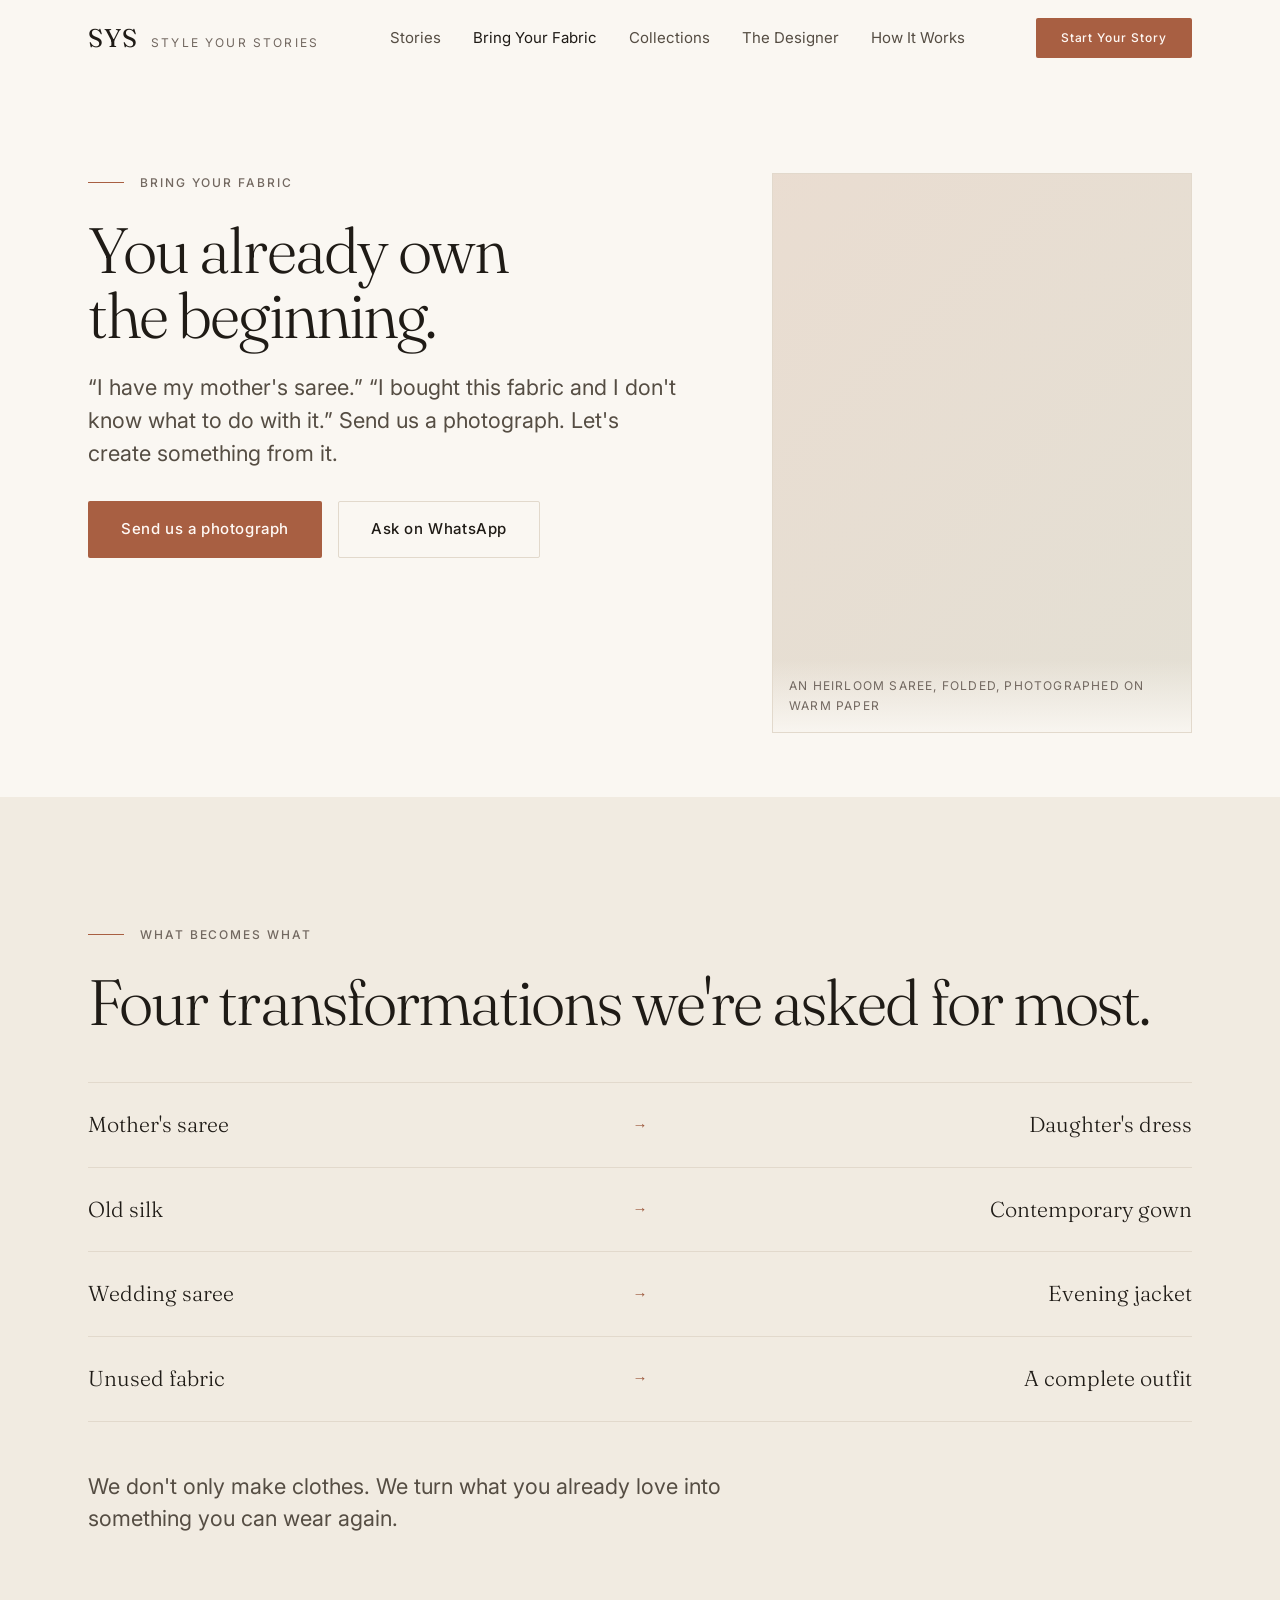
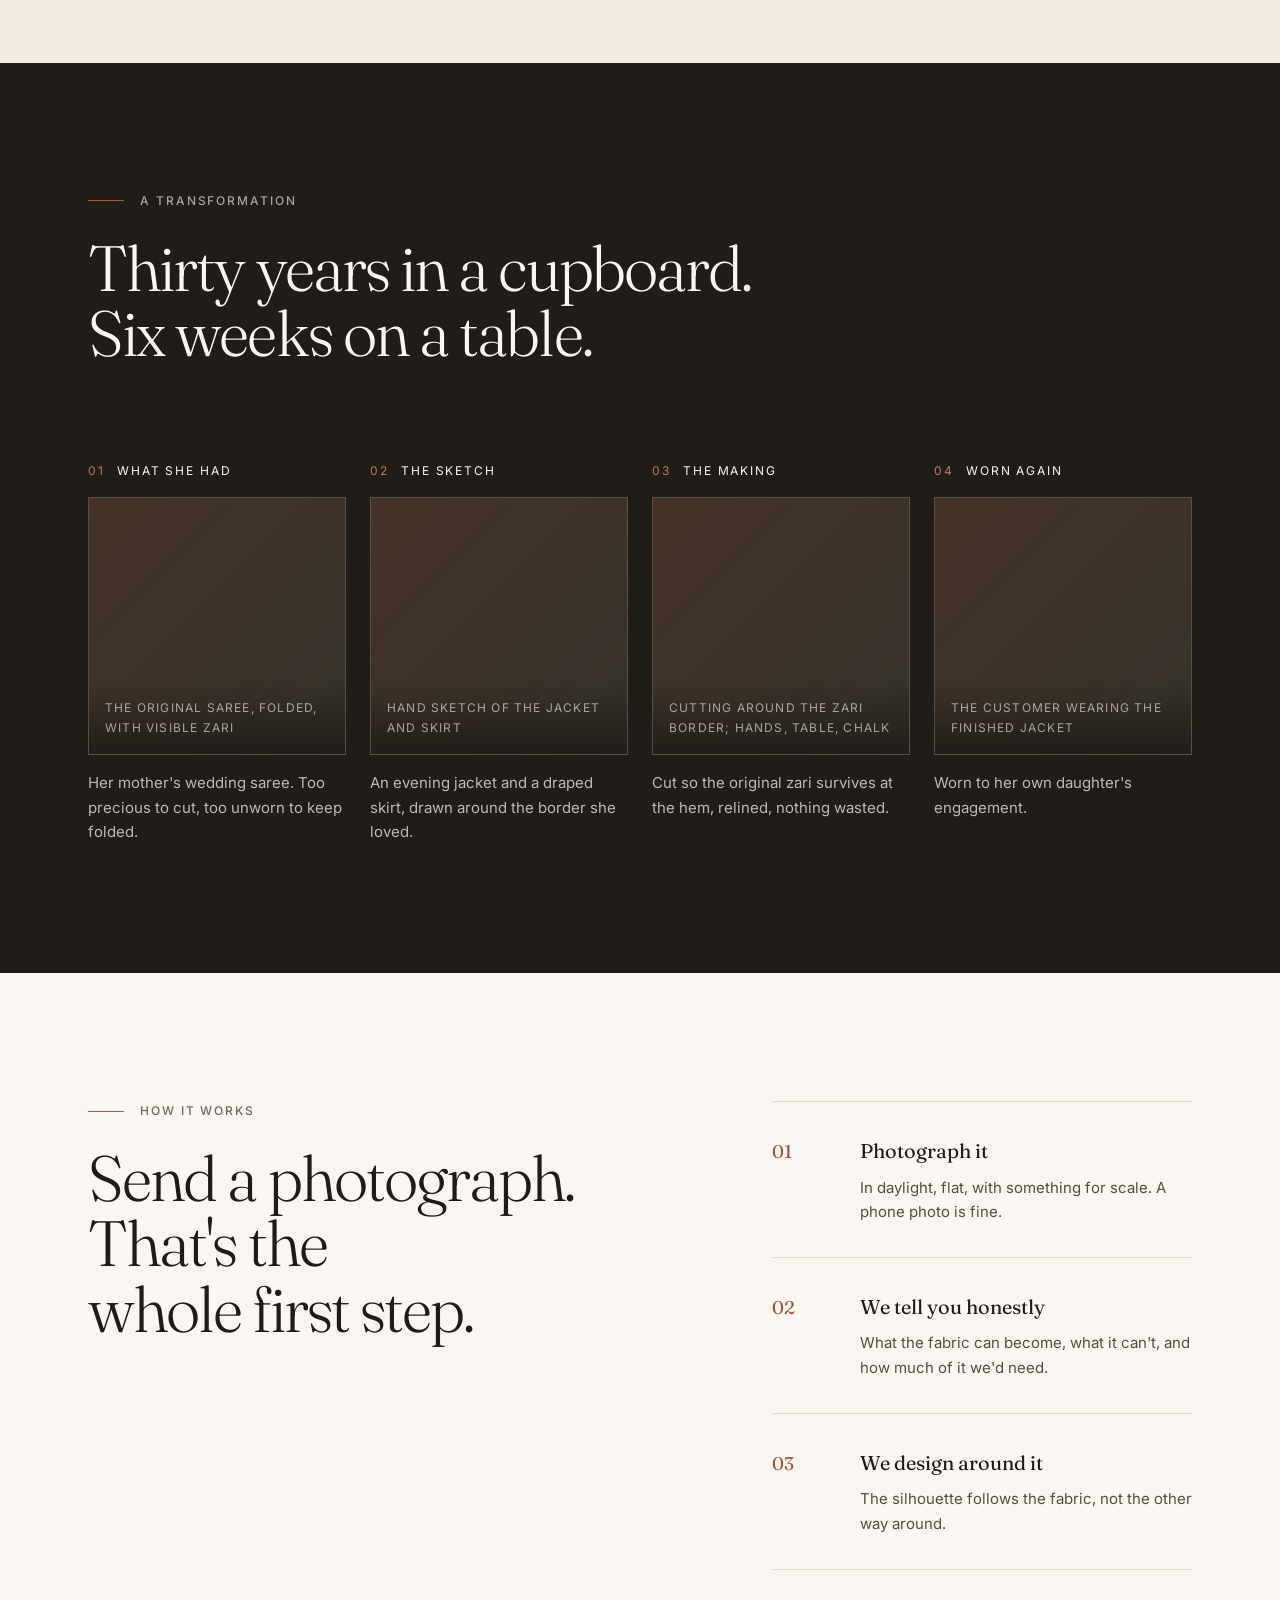
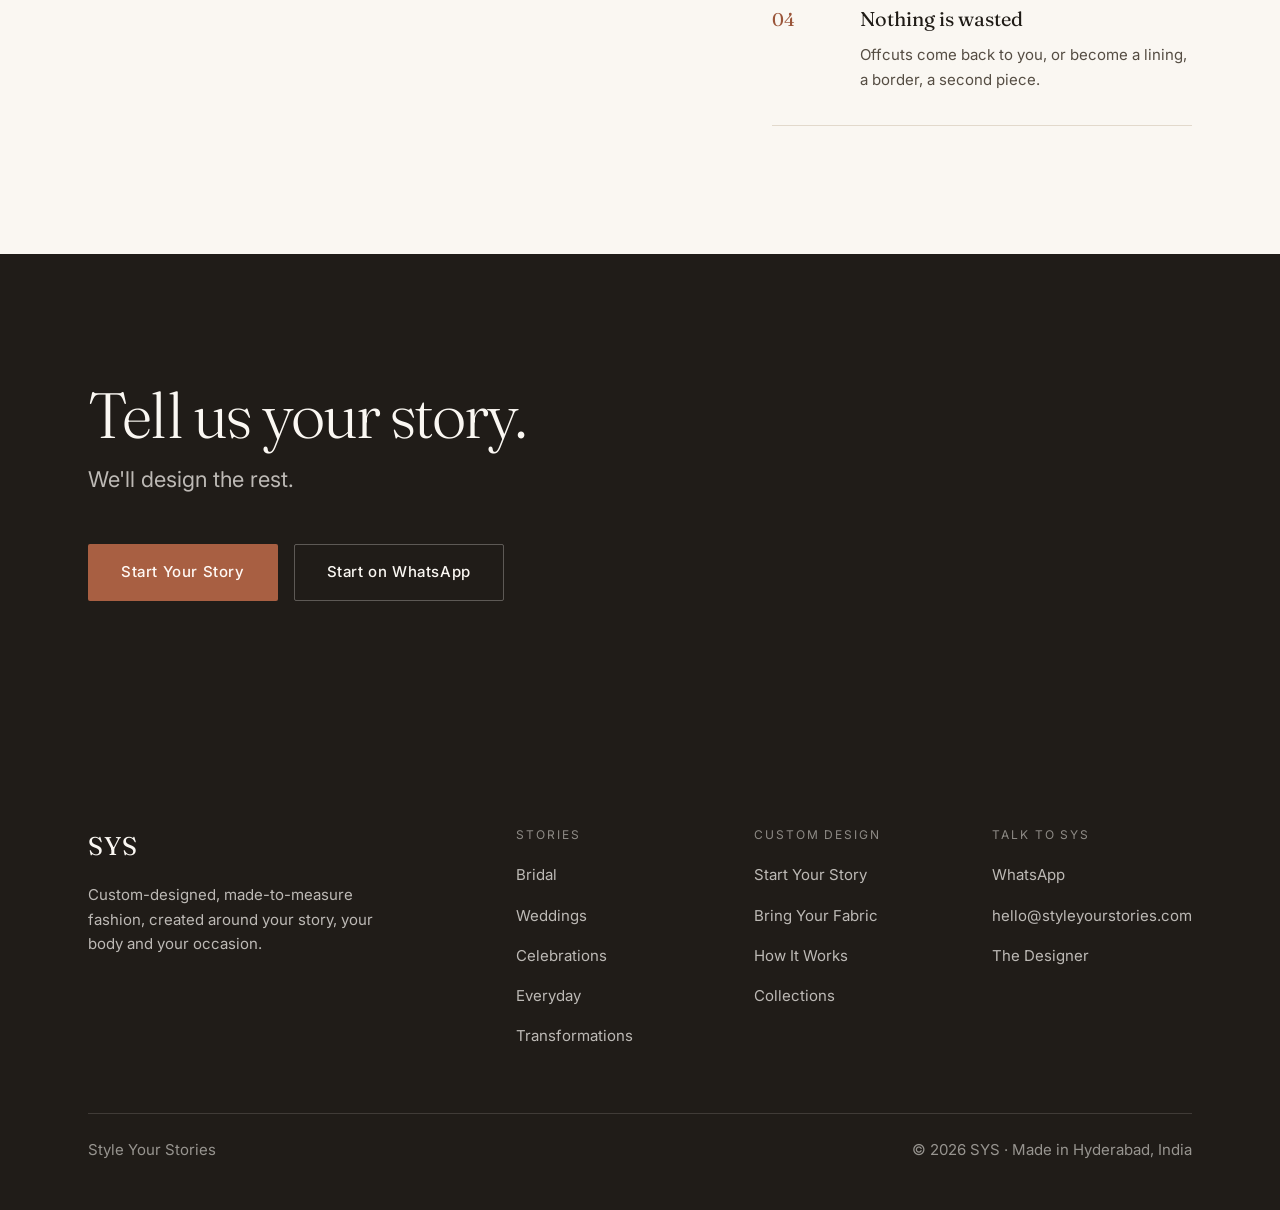
==== site/bring-your-fabric.html @ 094bd043 "Build the Phase 1 SYS website Implements the strategy as a static, dependency-free site whose job is" ====
<!doctype html>
<html lang="en">
<head>
<meta charset="utf-8">
<meta name="viewport" content="width=device-width, initial-scale=1">
<title>Bring Your Fabric — SYS</title>
<meta name="description" content="Send us a photograph of the fabric or saree you already own, and let's create something from it.">
<link rel="preconnect" href="https://fonts.googleapis.com">
<link rel="preconnect" href="https://fonts.gstatic.com" crossorigin>
<link href="https://fonts.googleapis.com/css2?family=Fraunces:opsz,wght@9..144,300;9..144,400&family=Inter:wght@400;500&display=swap" rel="stylesheet">
<link rel="stylesheet" href="assets/css/sys.css">
</head>
<body>
<a class="skip-link" href="#main">Skip to content</a>

<header class="site-header">
  <div class="wrap site-header__inner">
    <a class="wordmark" href="index.html">
      <span class="wordmark__mark">SYS</span>
      <span class="wordmark__sub">Style Your Stories</span>
    </a>

    <nav class="nav" aria-label="Primary">
      <a href="stories.html">Stories</a>
      <a href="bring-your-fabric.html" aria-current="page">Bring Your Fabric</a>
      <a href="collections.html">Collections</a>
      <a href="designer.html">The Designer</a>
      <a href="how-it-works.html">How It Works</a>
    </nav>

    <div class="header-actions">
      <a class="btn btn--primary btn--sm" href="start.html">Start Your Story</a>
      <button class="nav-toggle" type="button" aria-expanded="false" aria-controls="nav-panel">Menu</button>
    </div>
  </div>

  <div class="nav-panel wrap" id="nav-panel" hidden>
    <a href="stories.html">Stories</a>
    <a href="bring-your-fabric.html">Bring Your Fabric</a>
    <a href="collections.html">Collections</a>
    <a href="designer.html">The Designer</a>
    <a href="how-it-works.html">How It Works</a>
    <a href="start.html">Start Your Story</a>
  </div>
</header>

<main id="main">

  <section class="page-hero">
    <div class="wrap">
      <div class="split">
        <div>
          <div class="eyebrow"><span class="eyebrow__text">Bring your fabric</span></div>
          <h1 class="display-title">You already own the beginning.</h1>
          <p class="lead" style="margin-top: var(--s-4);">
            &ldquo;I have my mother's saree.&rdquo; &ldquo;I bought this fabric and I don't
            know what to do with it.&rdquo; Send us a photograph. Let's create something
            from it.
          </p>
          <div class="btn-row" style="margin-top: var(--s-5);">
            <a class="btn btn--primary" href="start.html?occasion=I+Have+a+Fabric">Send us a photograph</a>
            <a class="btn btn--ghost" href="#" data-wa
               data-wa-message="Hello SYS — I have a fabric I'd like to turn into something. May I send you a photograph?">Ask on WhatsApp</a>
          </div>
        </div>
        <div class="ph ph--tall" data-shot="An heirloom saree, folded, photographed on warm paper"></div>
      </div>
    </div>
  </section>

  <section class="section section--deep reveal">
    <div class="wrap">
      <div class="eyebrow"><span class="eyebrow__text">What becomes what</span></div>
      <h2 class="display-title">Four transformations we're asked for most.</h2>

      <ul class="fabric-list" style="margin-top: var(--s-6);">
        <li><span>Mother's saree</span><span class="arrow">&rarr;</span><span class="to">Daughter's dress</span></li>
        <li><span>Old silk</span><span class="arrow">&rarr;</span><span class="to">Contemporary gown</span></li>
        <li><span>Wedding saree</span><span class="arrow">&rarr;</span><span class="to">Evening jacket</span></li>
        <li><span>Unused fabric</span><span class="arrow">&rarr;</span><span class="to">A complete outfit</span></li>
      </ul>

      <p class="lead" style="margin-top: var(--s-6);">
        We don't only make clothes. We turn what you already love into something you can
        wear again.
      </p>
    </div>
  </section>

  <section class="section section--night reveal">
    <div class="wrap">
      <div class="eyebrow"><span class="eyebrow__text">A transformation</span></div>
      <h2 class="display-title" style="max-width: 22ch;">
        Thirty years in a cupboard. Six weeks on a table.
      </h2>

      <div class="transform" style="margin-top: var(--s-8);">
        <div class="transform__frame">
          <div class="transform__label"><span>01</span><span>What she had</span></div>
          <div class="ph ph--square" data-shot="The original saree, folded, with visible zari"></div>
          <p class="transform__caption small">
            Her mother's wedding saree. Too precious to cut, too unworn to keep folded.
          </p>
        </div>
        <div class="transform__frame">
          <div class="transform__label"><span>02</span><span>The sketch</span></div>
          <div class="ph ph--square" data-shot="Hand sketch of the jacket and skirt"></div>
          <p class="transform__caption small">
            An evening jacket and a draped skirt, drawn around the border she loved.
          </p>
        </div>
        <div class="transform__frame">
          <div class="transform__label"><span>03</span><span>The making</span></div>
          <div class="ph ph--square" data-shot="Cutting around the zari border; hands, table, chalk"></div>
          <p class="transform__caption small">
            Cut so the original zari survives at the hem, relined, nothing wasted.
          </p>
        </div>
        <div class="transform__frame">
          <div class="transform__label"><span>04</span><span>Worn again</span></div>
          <div class="ph ph--square" data-shot="The customer wearing the finished jacket"></div>
          <p class="transform__caption small">
            Worn to her own daughter's engagement.
          </p>
        </div>
      </div>
    </div>
  </section>

  <section class="section reveal">
    <div class="wrap">
      <div class="split">
        <div>
          <div class="eyebrow"><span class="eyebrow__text">How it works</span></div>
          <h2 class="display-title">Send a photograph. That's the whole first step.</h2>
        </div>
        <div>
          <div class="process">
            <div class="process__item">
              <span class="process__num">01</span>
              <span class="process__title">Photograph it</span>
              <span class="process__body">In daylight, flat, with something for scale. A phone photo is fine.</span>
            </div>
            <div class="process__item">
              <span class="process__num">02</span>
              <span class="process__title">We tell you honestly</span>
              <span class="process__body">What the fabric can become, what it can't, and how much of it we'd need.</span>
            </div>
            <div class="process__item">
              <span class="process__num">03</span>
              <span class="process__title">We design around it</span>
              <span class="process__body">The silhouette follows the fabric, not the other way around.</span>
            </div>
            <div class="process__item">
              <span class="process__num">04</span>
              <span class="process__title">Nothing is wasted</span>
              <span class="process__body">Offcuts come back to you, or become a lining, a border, a second piece.</span>
            </div>
          </div>
        </div>
      </div>
    </div>
  </section>

  <section class="section section--night reveal">
    <div class="wrap">
      <h2 class="display-title">Tell us your story.</h2>
      <p class="lead" style="margin-top: var(--s-3);">We'll design the rest.</p>
      <div class="btn-row" style="margin-top: var(--s-6);">
        <a class="btn btn--primary" href="start.html">Start Your Story</a>
        <a class="btn btn--ghost" href="#" data-wa>Start on WhatsApp</a>
      </div>
    </div>
  </section>

</main>

<footer class="site-footer">
  <div class="wrap">
    <div class="footer-grid">
      <div>
        <div class="wordmark" style="margin-bottom: var(--s-3);">
          <span class="wordmark__mark">SYS</span>
        </div>
        <p class="small" style="color: rgba(250,247,242,.72); max-width: 34ch;">
          Custom-designed, made-to-measure fashion, created around your story, your body
          and your occasion.
        </p>
      </div>

      <div>
        <div class="footer-heading">Stories</div>
        <ul class="footer-list">
          <li><a href="stories.html">Bridal</a></li>
          <li><a href="stories.html">Weddings</a></li>
          <li><a href="stories.html">Celebrations</a></li>
          <li><a href="stories.html">Everyday</a></li>
          <li><a href="bring-your-fabric.html">Transformations</a></li>
        </ul>
      </div>

      <div>
        <div class="footer-heading">Custom Design</div>
        <ul class="footer-list">
          <li><a href="start.html">Start Your Story</a></li>
          <li><a href="bring-your-fabric.html">Bring Your Fabric</a></li>
          <li><a href="how-it-works.html">How It Works</a></li>
          <li><a href="collections.html">Collections</a></li>
        </ul>
      </div>

      <div>
        <div class="footer-heading">Talk to SYS</div>
        <ul class="footer-list">
          <li><a href="#" data-wa>WhatsApp</a></li>
          <li><a href="#" data-sys="email">hello@styleyourstories.com</a></li>
          <li><a href="designer.html">The Designer</a></li>
        </ul>
      </div>
    </div>

    <div class="footer-bottom">
      <span>Style Your Stories</span>
      <span>&copy; <span data-year>2026</span> SYS &middot; Made in <span data-sys="city">Hyderabad</span>, India</span>
    </div>
  </div>
</footer>

<script src="assets/js/sys-config.js"></script>
<script src="assets/js/sys.js"></script>
</body>
</html>
---- site/assets/css/sys.css ----
/* ==========================================================================
   SYS — Style Your Stories
   Design system. See docs/04-design-system.md for the reasoning.
   Editorial. Minimal. Warm. Human. Designer-led.
   ========================================================================== */

/* --------------------------------------------------------------------------
   1. Tokens
   -------------------------------------------------------------------------- */

:root {
  /* Colour — warm paper, deep ink, one clay accent. Never gold, never maroon. */
  --sys-paper:       #FAF7F2;
  --sys-paper-deep:  #F1EBE1;
  --sys-ink:         #1F1B16;
  --sys-ink-soft:    #554D43;
  --sys-ink-faint:   #726860;   /* 5.09:1 on paper, 4.58:1 on paper-deep */
  --sys-clay:        #A85F42;   /* fills and rules only — 4.49:1 as text */
  --sys-clay-text:   #9A5539;   /* clay as TEXT — 5.26:1 on paper, 4.75:1 on deep */
  --sys-clay-deep:   #8A4B33;
  --sys-sage:        #6E7A63;
  --sys-line:        #E2D9CC;
  --sys-night:       #201C18;

  /* Type */
  --sys-display: "Fraunces", Georgia, "Times New Roman", serif;
  --sys-body: "Inter", -apple-system, BlinkMacSystemFont, "Segoe UI", Roboto,
              Helvetica, Arial, sans-serif;

  --fs-hero:    clamp(3.25rem, 9vw, 6.5rem);
  --fs-display: clamp(2.5rem, 5.5vw, 4rem);
  --fs-title:   clamp(1.75rem, 3.2vw, 2.5rem);
  --fs-lead:    clamp(1.15rem, 1.7vw, 1.4rem);
  --fs-body:    1.0625rem;
  --fs-small:   0.9375rem;
  --fs-label:   0.75rem;

  /* Space — 8px base */
  --s-1: 0.5rem;  --s-2: 0.75rem; --s-3: 1rem;   --s-4: 1.5rem;  --s-5: 2rem;
  --s-6: 3rem;    --s-7: 4rem;    --s-8: 6rem;   --s-9: 8rem;    --s-10: 12rem;

  --measure: 62ch;
  --measure-lead: 46ch;

  --ease: cubic-bezier(0.2, 0.7, 0.3, 1);
  --t-fast: 160ms var(--ease);
  --t-slow: 400ms var(--ease);
}

/* --------------------------------------------------------------------------
   2. Reset and base
   -------------------------------------------------------------------------- */

*, *::before, *::after { box-sizing: border-box; }

html { -webkit-text-size-adjust: 100%; scroll-behavior: smooth; }

@media (prefers-reduced-motion: reduce) {
  html { scroll-behavior: auto; }
}

body {
  margin: 0;
  background: var(--sys-paper);
  color: var(--sys-ink);
  font-family: var(--sys-body);
  font-size: var(--fs-body);
  line-height: 1.65;
  -webkit-font-smoothing: antialiased;
  text-rendering: optimizeLegibility;
}

[hidden] { display: none !important; }

img, svg, video { display: block; max-width: 100%; height: auto; }

h1, h2, h3, h4 {
  font-family: var(--sys-display);
  font-weight: 300;          /* display type is never bold */
  letter-spacing: -0.025em;
  line-height: 1.08;
  margin: 0;
  text-wrap: balance;
}

p { margin: 0; max-width: var(--measure); }

a { color: inherit; }

ul, ol { margin: 0; padding: 0; list-style: none; }

button, input, textarea, select { font: inherit; color: inherit; }

:focus-visible {
  outline: 2px solid var(--sys-clay);
  outline-offset: 3px;
  border-radius: 1px;
}

::selection { background: var(--sys-clay); color: #fff; }

#main, [id] { scroll-margin-top: 92px; }

.skip-link {
  position: absolute; left: var(--s-3); top: -100px; z-index: 200;
  background: var(--sys-ink); color: var(--sys-paper);
  padding: var(--s-2) var(--s-4); text-decoration: none;
  transition: top var(--t-fast);
}
.skip-link:focus { top: var(--s-3); }

.visually-hidden {
  position: absolute; width: 1px; height: 1px; overflow: hidden;
  clip: rect(0 0 0 0); clip-path: inset(50%); white-space: nowrap;
}

/* --------------------------------------------------------------------------
   3. Layout primitives
   -------------------------------------------------------------------------- */

.wrap { width: 100%; max-width: 1200px; margin-inline: auto; padding-inline: var(--s-4); }
.wrap--tight { max-width: 760px; }
.wrap--wide  { max-width: 1440px; }

@media (min-width: 768px) {
  .wrap { padding-inline: var(--s-6); }
}

.section { padding-block: var(--s-7); }
@media (min-width: 768px) { .section { padding-block: var(--s-9); } }

.section--tight { padding-block: var(--s-6); }
@media (min-width: 768px) { .section--tight { padding-block: var(--s-8); } }

.section--deep  { background: var(--sys-paper-deep); }
.section--night {
  background: var(--sys-night);
  color: var(--sys-paper);
  --sys-clay-text: #C07A5C;      /* 4.98:1 on night */
}
.section--night .eyebrow__text { color: rgba(250, 247, 242, 0.62); }
.section--night .lead,
.section--night .muted { color: rgba(250, 247, 242, 0.72); }

.rule { height: 1px; background: var(--sys-line); border: 0; margin: 0; }

/* Asymmetric editorial splits — 7/5 and 5/7, never 6/6 */
.split {
  display: grid;
  gap: var(--s-6);
}
@media (min-width: 900px) {
  .split        { grid-template-columns: 7fr 5fr; gap: var(--s-8); align-items: start; }
  .split--flip  { grid-template-columns: 5fr 7fr; }
  .split--even  { grid-template-columns: 1fr 1fr; }
}

.stack > * + * { margin-top: var(--s-4); }
.stack--tight > * + * { margin-top: var(--s-2); }
.stack--loose > * + * { margin-top: var(--s-6); }

/* --------------------------------------------------------------------------
   4. Typography components
   -------------------------------------------------------------------------- */

.eyebrow {
  display: flex; align-items: center; gap: var(--s-3);
  margin-bottom: var(--s-4);
}
.eyebrow::before {
  content: ""; width: 36px; height: 1px; background: var(--sys-clay); flex: none;
}
.eyebrow__text {
  font-size: var(--fs-label);
  letter-spacing: 0.16em;
  text-transform: uppercase;
  color: var(--sys-ink-faint);
  font-weight: 500;
}

.hero-title    { font-size: var(--fs-hero);    letter-spacing: -0.035em; line-height: 0.98; }
.display-title { font-size: var(--fs-display); letter-spacing: -0.03em;  line-height: 1.02; }
.section-title { font-size: var(--fs-title);   line-height: 1.12; }

.lead {
  font-size: var(--fs-lead);
  line-height: 1.5;
  color: var(--sys-ink-soft);
  max-width: var(--measure-lead);
}

.muted { color: var(--sys-ink-soft); }
.faint { color: var(--sys-ink-faint); }
.small { font-size: var(--fs-small); }

.meta {
  font-size: var(--fs-label);
  letter-spacing: 0.14em;
  text-transform: uppercase;
  color: var(--sys-ink-faint);
}

.pull-quote {
  font-family: var(--sys-display);
  font-weight: 300;
  font-size: clamp(1.5rem, 3vw, 2.15rem);
  line-height: 1.25;
  letter-spacing: -0.02em;
  max-width: 22ch;
}

.serif { font-family: var(--sys-display); font-weight: 300; }

/* --------------------------------------------------------------------------
   5. Buttons — exactly two, and one primary per viewport
   -------------------------------------------------------------------------- */

.btn {
  display: inline-flex; align-items: center; justify-content: center; gap: var(--s-2);
  padding: 0.95rem var(--s-5);
  font-size: var(--fs-small);
  font-weight: 500;
  letter-spacing: 0.04em;
  text-decoration: none;
  border: 1px solid transparent;
  border-radius: 2px;            /* considered, not a capsule */
  cursor: pointer;
  background: none;
  transition: background var(--t-fast), color var(--t-fast),
              border-color var(--t-fast), transform var(--t-fast);
  white-space: nowrap;
}
.btn:active { transform: translateY(1px); }

.btn--primary { background: var(--sys-clay); color: #FFF9F5; }
.btn--primary:hover { background: var(--sys-clay-deep); }

.btn--ghost { border-color: var(--sys-line); color: var(--sys-ink); }
.btn--ghost:hover { border-color: var(--sys-ink); }

.section--night .btn--ghost {
  border-color: rgba(250, 247, 242, 0.28); color: var(--sys-paper);
}
.section--night .btn--ghost:hover { border-color: var(--sys-paper); }

.btn--sm { padding: 0.6rem var(--s-4); font-size: var(--fs-label); letter-spacing: 0.08em; }
.btn--block { width: 100%; }

.btn-row { display: flex; flex-wrap: wrap; gap: var(--s-3); }

/* Text link with an animated underline */
.link {
  display: inline-block;
  text-decoration: none;
  font-size: var(--fs-small);
  letter-spacing: 0.04em;
  padding-bottom: 2px;
  background-image: linear-gradient(var(--sys-clay), var(--sys-clay));
  background-size: 100% 1px;
  background-position: 0 100%;
  background-repeat: no-repeat;
  transition: background-size var(--t-fast);
}
.link:hover { background-size: 0% 1px; }

/* --------------------------------------------------------------------------
   6. Header and footer
   -------------------------------------------------------------------------- */

.site-header {
  position: sticky; top: 0; z-index: 100;
  background: rgba(250, 247, 242, 0.92);
  backdrop-filter: saturate(140%) blur(10px);
  border-bottom: 1px solid transparent;
  transition: border-color var(--t-fast);
}
.site-header[data-scrolled="true"] { border-bottom-color: var(--sys-line); }

.site-header__inner {
  display: flex; align-items: center; justify-content: space-between;
  gap: var(--s-4); min-height: 76px;
}

.wordmark { text-decoration: none; display: flex; align-items: baseline; gap: var(--s-2); }
.wordmark__mark {
  font-family: var(--sys-display); font-weight: 400;
  font-size: 1.6rem; letter-spacing: 0.08em;
}
.wordmark__sub {
  font-size: var(--fs-label); letter-spacing: 0.18em; text-transform: uppercase;
  color: var(--sys-ink-faint);
}
@media (max-width: 560px) { .wordmark__sub { display: none; } }

.nav { display: none; }
@media (min-width: 1024px) {
  .nav { display: flex; align-items: center; gap: var(--s-5); }
}
.nav a {
  text-decoration: none; font-size: var(--fs-small); color: var(--sys-ink-soft);
  transition: color var(--t-fast);
}
.nav a:hover, .nav a[aria-current="page"] { color: var(--sys-ink); }

.header-actions { display: flex; align-items: center; gap: var(--s-2); }

.nav-toggle {
  display: inline-flex; align-items: center; gap: var(--s-2);
  border: 1px solid var(--sys-line); border-radius: 2px;
  padding: 0.6rem var(--s-3); cursor: pointer;
  font-size: var(--fs-label); letter-spacing: 0.1em; text-transform: uppercase;
}
@media (min-width: 1024px) { .nav-toggle { display: none; } }

.nav-panel {
  border-top: 1px solid var(--sys-line);
  background: var(--sys-paper);
  padding-block: var(--s-5) var(--s-6);
}
.nav-panel[hidden] { display: none; }
.nav-panel a {
  display: block; text-decoration: none;
  font-family: var(--sys-display); font-weight: 300;
  font-size: 1.6rem; letter-spacing: -0.02em;
  padding-block: var(--s-2);
}

.site-footer {
  background: var(--sys-night); color: var(--sys-paper);
  padding-block: var(--s-8) var(--s-6);
}
.site-footer a { text-decoration: none; color: rgba(250, 247, 242, 0.72); }
.site-footer a:hover { color: var(--sys-paper); }
.footer-grid { display: grid; gap: var(--s-6); }
@media (min-width: 800px) { .footer-grid { grid-template-columns: 2fr 1fr 1fr 1fr; } }
.footer-heading {
  font-size: var(--fs-label); letter-spacing: 0.16em; text-transform: uppercase;
  color: rgba(250, 247, 242, 0.5); margin-bottom: var(--s-3);
}
.footer-list li + li { margin-top: var(--s-2); }
.footer-list a { font-size: var(--fs-small); }
.footer-bottom {
  margin-top: var(--s-7); padding-top: var(--s-4);
  border-top: 1px solid rgba(250, 247, 242, 0.14);
  display: flex; flex-wrap: wrap; gap: var(--s-3); justify-content: space-between;
  font-size: var(--fs-small); color: rgba(250, 247, 242, 0.55);
}

/* --------------------------------------------------------------------------
   7. Placeholders — a named brief, never a grey box
   -------------------------------------------------------------------------- */

.ph {
  position: relative;
  display: flex; align-items: flex-end;
  background:
    linear-gradient(135deg, rgba(168, 95, 66, 0.10), rgba(110, 122, 99, 0.10)),
    var(--sys-paper-deep);
  border: 1px solid var(--sys-line);
  overflow: hidden;
}
.ph::after {
  content: attr(data-shot);
  display: block; width: 100%;
  padding: var(--s-3);
  font-size: var(--fs-label); letter-spacing: 0.1em; text-transform: uppercase;
  color: var(--sys-ink-faint);
  background: linear-gradient(to top, rgba(250, 247, 242, 0.92), rgba(250, 247, 242, 0));
}
.ph--portrait { aspect-ratio: 4 / 5; }
.ph--process  { aspect-ratio: 3 / 2; }
.ph--square   { aspect-ratio: 1 / 1; }
.ph--tall     { aspect-ratio: 3 / 4; }

/* --------------------------------------------------------------------------
   8. Steps — the three-part model, and the numbered process list
   -------------------------------------------------------------------------- */

.steps { display: grid; gap: var(--s-6); }
@media (min-width: 800px) { .steps { grid-template-columns: repeat(3, 1fr); gap: var(--s-7); } }

.step__num {
  font-family: var(--sys-display); font-weight: 300;
  font-size: 1.5rem; color: var(--sys-clay-text);
  display: block; margin-bottom: var(--s-3);
}
.step__title { font-size: 1.5rem; margin-bottom: var(--s-2); }

.process { border-top: 1px solid var(--sys-line); }
.process__item {
  display: grid; gap: var(--s-1) var(--s-5);
  grid-template-columns: 3.5rem 1fr;
  padding-block: var(--s-4);
  border-bottom: 1px solid var(--sys-line);
  align-items: baseline;
}
/* Three columns need real width. Opt in with --three where the list spans
   the full container; elsewhere the stacked two-column layout is used. */
@media (min-width: 800px) {
  .process__item { padding-block: var(--s-5); }
  .process--three .process__item { grid-template-columns: 5rem 16rem 1fr; }
}
.process__num {
  font-family: var(--sys-display); font-size: 1.15rem; color: var(--sys-clay-text);
}
.process__title { font-family: var(--sys-display); font-weight: 400; font-size: 1.25rem; }
.process__body { color: var(--sys-ink-soft); font-size: var(--fs-small); grid-column: 2 / -1; }
@media (min-width: 800px) { .process--three .process__body { grid-column: 3; } }

/* --------------------------------------------------------------------------
   9. Occasion chips — questions, not filters
   -------------------------------------------------------------------------- */

.chips { display: flex; flex-wrap: wrap; gap: var(--s-2); }

.chip {
  display: inline-flex; align-items: center;
  padding: 0.8rem var(--s-4);
  border: 1px solid var(--sys-line); border-radius: 2px;
  background: none; text-decoration: none; cursor: pointer;
  font-size: var(--fs-small);
  transition: border-color var(--t-fast), background var(--t-fast), color var(--t-fast);
}
.chip:hover { border-color: var(--sys-clay); color: var(--sys-clay-text); }
.chip[aria-pressed="true"], .chip[data-selected="true"] {
  background: var(--sys-clay); border-color: var(--sys-clay); color: #FFF9F5;
}
.chip--wide { padding-inline: var(--s-5); }
.chip--quiet { border-style: dashed; color: var(--sys-ink-soft); }

/* --------------------------------------------------------------------------
   10. Transformation strip — the signature visual language
   -------------------------------------------------------------------------- */

.transform { display: grid; gap: var(--s-5); }
@media (min-width: 700px) { .transform { grid-template-columns: repeat(2, 1fr); } }
@media (min-width: 1000px) { .transform { grid-template-columns: repeat(4, 1fr); gap: var(--s-4); } }

.transform__frame { position: relative; }
.transform__label {
  display: flex; align-items: baseline; gap: var(--s-2);
  margin-bottom: var(--s-3);
  font-size: var(--fs-label); letter-spacing: 0.16em; text-transform: uppercase;
}
.transform__label span:first-child { color: var(--sys-clay-text); }
.transform__caption { margin-top: var(--s-3); font-size: var(--fs-small); }

.section--night .ph {
  background:
    linear-gradient(135deg, rgba(168, 95, 66, 0.22), rgba(110, 122, 99, 0.16)),
    #2A251F;
  border-color: rgba(250, 247, 242, 0.14);
}
.section--night .ph::after {
  color: rgba(250, 247, 242, 0.6);
  background: linear-gradient(to top, rgba(32, 28, 24, 0.94), rgba(32, 28, 24, 0));
}
.section--night .transform__caption { color: rgba(250, 247, 242, 0.72); }
.section--night .rule { background: rgba(250, 247, 242, 0.16); }

/* --------------------------------------------------------------------------
   11. Story cards — no border, no shadow, no fill
   -------------------------------------------------------------------------- */

.story-grid { display: grid; gap: var(--s-7) var(--s-5); }
@media (min-width: 700px)  { .story-grid { grid-template-columns: repeat(2, 1fr); } }
@media (min-width: 1050px) { .story-grid--3 { grid-template-columns: repeat(3, 1fr); } }

.story { text-decoration: none; display: block; }
.story .ph { transition: opacity var(--t-fast); }
.story:hover .ph { opacity: 0.88; }
.story__title {
  font-family: var(--sys-display); font-weight: 400;
  font-size: 1.4rem; letter-spacing: -0.015em;
  margin-top: var(--s-4); margin-bottom: var(--s-2);
}
.story__want { color: var(--sys-ink-soft); font-size: var(--fs-small); }
.story__specs {
  margin-top: var(--s-3); padding-top: var(--s-3);
  border-top: 1px solid var(--sys-line);
  font-size: var(--fs-small); color: var(--sys-ink-faint);
}
.story__specs div + div { margin-top: 2px; }

/* Deliberately loose portfolio rhythm — never a uniform grid */
@media (min-width: 700px) {
  .story-grid--offset .story:nth-child(even) { margin-top: var(--s-7); }
}

/* --------------------------------------------------------------------------
   12. Pricing
   -------------------------------------------------------------------------- */

/* One column by default so the block is safe inside a narrow column.
   Add --two only where it spans the full width. */
.price-grid { display: grid; gap: 0; border-top: 1px solid var(--sys-line); }
@media (min-width: 900px) {
  .price-grid--two { grid-template-columns: repeat(2, 1fr); column-gap: var(--s-8); }
}

.price {
  display: grid; grid-template-columns: 1fr auto; gap: var(--s-2) var(--s-4);
  padding-block: var(--s-4);
  border-bottom: 1px solid var(--sys-line);
  align-items: baseline;
}
.price__name { font-family: var(--sys-display); font-weight: 400; font-size: 1.25rem; }
.price__from { font-size: var(--fs-small); color: var(--sys-clay-text); white-space: nowrap; }
.price__note { grid-column: 1 / -1; font-size: var(--fs-small); color: var(--sys-ink-soft); }

/* --------------------------------------------------------------------------
   13. Fabric transformation list
   -------------------------------------------------------------------------- */

.fabric-list { border-top: 1px solid var(--sys-line); }
.fabric-list li {
  display: grid; grid-template-columns: 1fr auto 1fr; gap: var(--s-3);
  align-items: center;
  padding-block: var(--s-4);
  border-bottom: 1px solid var(--sys-line);
  font-family: var(--sys-display); font-weight: 300;
  font-size: clamp(1.05rem, 2vw, 1.35rem);
}
.fabric-list .arrow { color: var(--sys-clay-text); font-size: var(--fs-small); }
.fabric-list .to { text-align: right; }

/* --------------------------------------------------------------------------
   14. Forms and the guided flow
   -------------------------------------------------------------------------- */

.field { display: block; }
.field__label { display: block; font-size: var(--fs-small); margin-bottom: var(--s-2); }
.field__help { font-size: var(--fs-small); color: var(--sys-ink-faint); margin-top: var(--s-2); }

.input, .textarea, .select {
  width: 100%;
  padding: 0.9rem var(--s-3);
  background: #fff;
  border: 1px solid var(--sys-line);
  border-radius: 2px;
  transition: border-color var(--t-fast);
}
.input:focus, .textarea:focus, .select:focus { border-color: var(--sys-clay); outline-offset: 1px; }
.textarea { min-height: 9rem; resize: vertical; line-height: 1.6; }

.flow { max-width: 720px; margin-inline: auto; }

.flow__progress {
  display: flex; align-items: center; gap: var(--s-2);
  margin-bottom: var(--s-6);
}
.flow__dot {
  height: 2px; flex: 1; background: var(--sys-line);
  transition: background var(--t-slow);
}
.flow__dot[data-state="done"], .flow__dot[data-state="current"] { background: var(--sys-clay); }

.flow__step { display: none; }
.flow__step[data-active="true"] { display: block; }

/* Focus moves to the active step so screen readers announce the new question.
   That is an AT affordance, not sighted keyboard navigation, so it does not
   get a visible ring. */
.flow__step:focus, .flow__step:focus-visible { outline: none; }

.flow__count {
  font-size: var(--fs-label); letter-spacing: 0.16em; text-transform: uppercase;
  color: var(--sys-ink-faint); margin-bottom: var(--s-3);
}
.flow__question {
  font-family: var(--sys-display); font-weight: 300;
  font-size: clamp(1.9rem, 4vw, 2.75rem); letter-spacing: -0.03em; line-height: 1.06;
  margin-bottom: var(--s-3);
}
.flow__nav {
  display: flex; align-items: center; justify-content: space-between; gap: var(--s-3);
  margin-top: var(--s-7); padding-top: var(--s-4);
  border-top: 1px solid var(--sys-line);
}

.uploads {
  border: 1px dashed var(--sys-line); border-radius: 2px;
  padding: var(--s-6) var(--s-4); text-align: center;
  transition: border-color var(--t-fast), background var(--t-fast);
  cursor: pointer;
}
.uploads:hover, .uploads[data-drag="true"] {
  border-color: var(--sys-clay); background: rgba(168, 95, 66, 0.04);
}

.thumbs { display: grid; grid-template-columns: repeat(auto-fill, minmax(96px, 1fr)); gap: var(--s-2); margin-top: var(--s-4); }
.thumb { position: relative; aspect-ratio: 1; border: 1px solid var(--sys-line); overflow: hidden; }
.thumb img { width: 100%; height: 100%; object-fit: cover; }
.thumb button {
  position: absolute; top: 4px; right: 4px;
  width: 22px; height: 22px; line-height: 1;
  border: 0; border-radius: 50%;
  background: rgba(31, 27, 22, 0.78); color: #fff;
  cursor: pointer; font-size: 13px;
}

/* Summary shown at the end of the flow */
.summary { border-top: 1px solid var(--sys-line); }
.summary__row {
  display: grid; grid-template-columns: 9rem 1fr; gap: var(--s-3);
  padding-block: var(--s-3); border-bottom: 1px solid var(--sys-line);
  font-size: var(--fs-small);
}
.summary__key { color: var(--sys-ink-faint); text-transform: uppercase; letter-spacing: 0.12em; font-size: var(--fs-label); }

/* --------------------------------------------------------------------------
   15. Page hero (interior pages)
   -------------------------------------------------------------------------- */

.page-hero { padding-block: var(--s-7) var(--s-6); }
@media (min-width: 768px) { .page-hero { padding-block: var(--s-8) var(--s-7); } }

/* --------------------------------------------------------------------------
   16. Motion — one entrance, disabled under reduced-motion
   -------------------------------------------------------------------------- */

.reveal { opacity: 1; }               /* visible by default; JS opts in */
.js .reveal { opacity: 0; transform: translateY(14px); }
.js .reveal[data-shown="true"] {
  opacity: 1; transform: none;
  transition: opacity var(--t-slow), transform var(--t-slow);
}

@media (prefers-reduced-motion: reduce) {
  .js .reveal, .js .reveal[data-shown="true"] {
    opacity: 1; transform: none; transition: none;
  }
  * { animation-duration: 0.01ms !important; transition-duration: 0.01ms !important; }
}

/* --------------------------------------------------------------------------
   17. WhatsApp affordance
   -------------------------------------------------------------------------- */

.wa-bar {
  display: flex; flex-wrap: wrap; align-items: center; justify-content: space-between;
  gap: var(--s-3);
  border: 1px solid var(--sys-line); border-radius: 2px;
  padding: var(--s-4) var(--s-5);
}
.section--night .wa-bar { border-color: rgba(250, 247, 242, 0.2); }

@media print {
  .site-header, .site-footer, .btn { display: none; }
  body { background: #fff; }
}
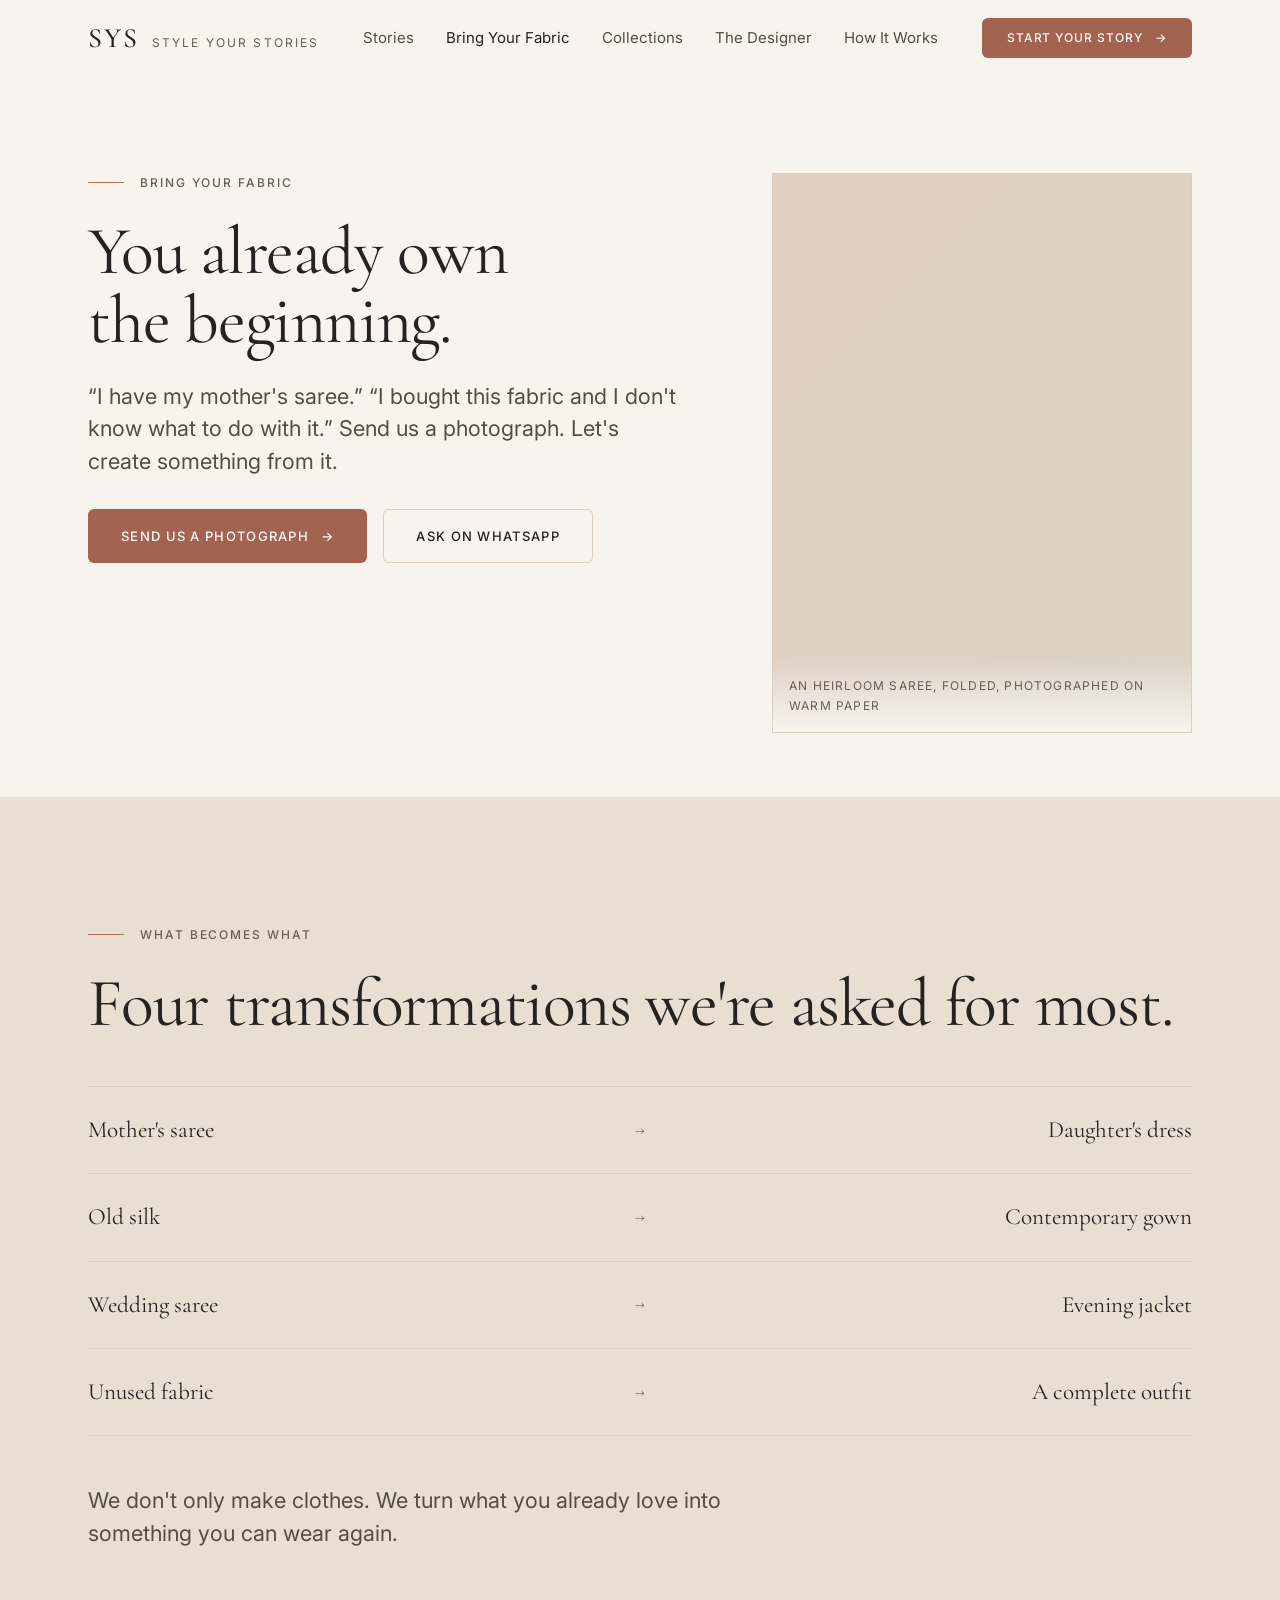
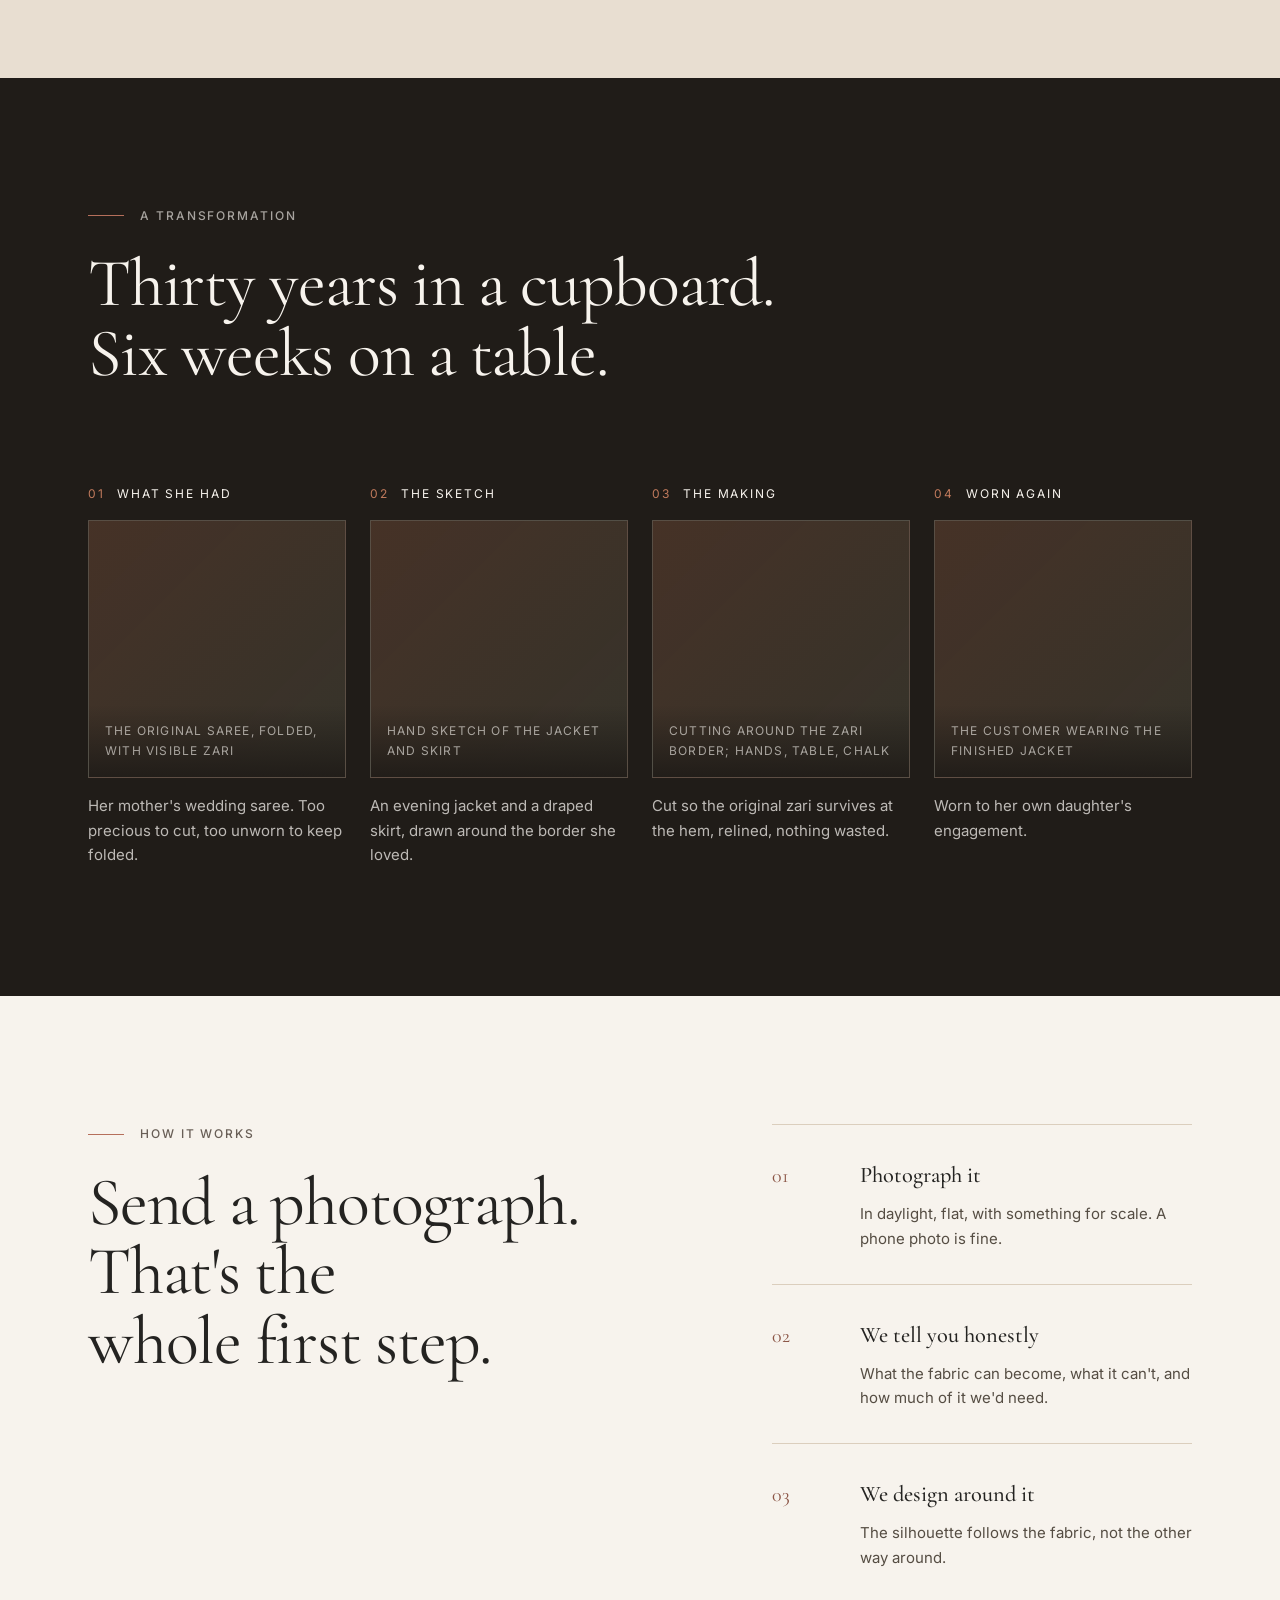
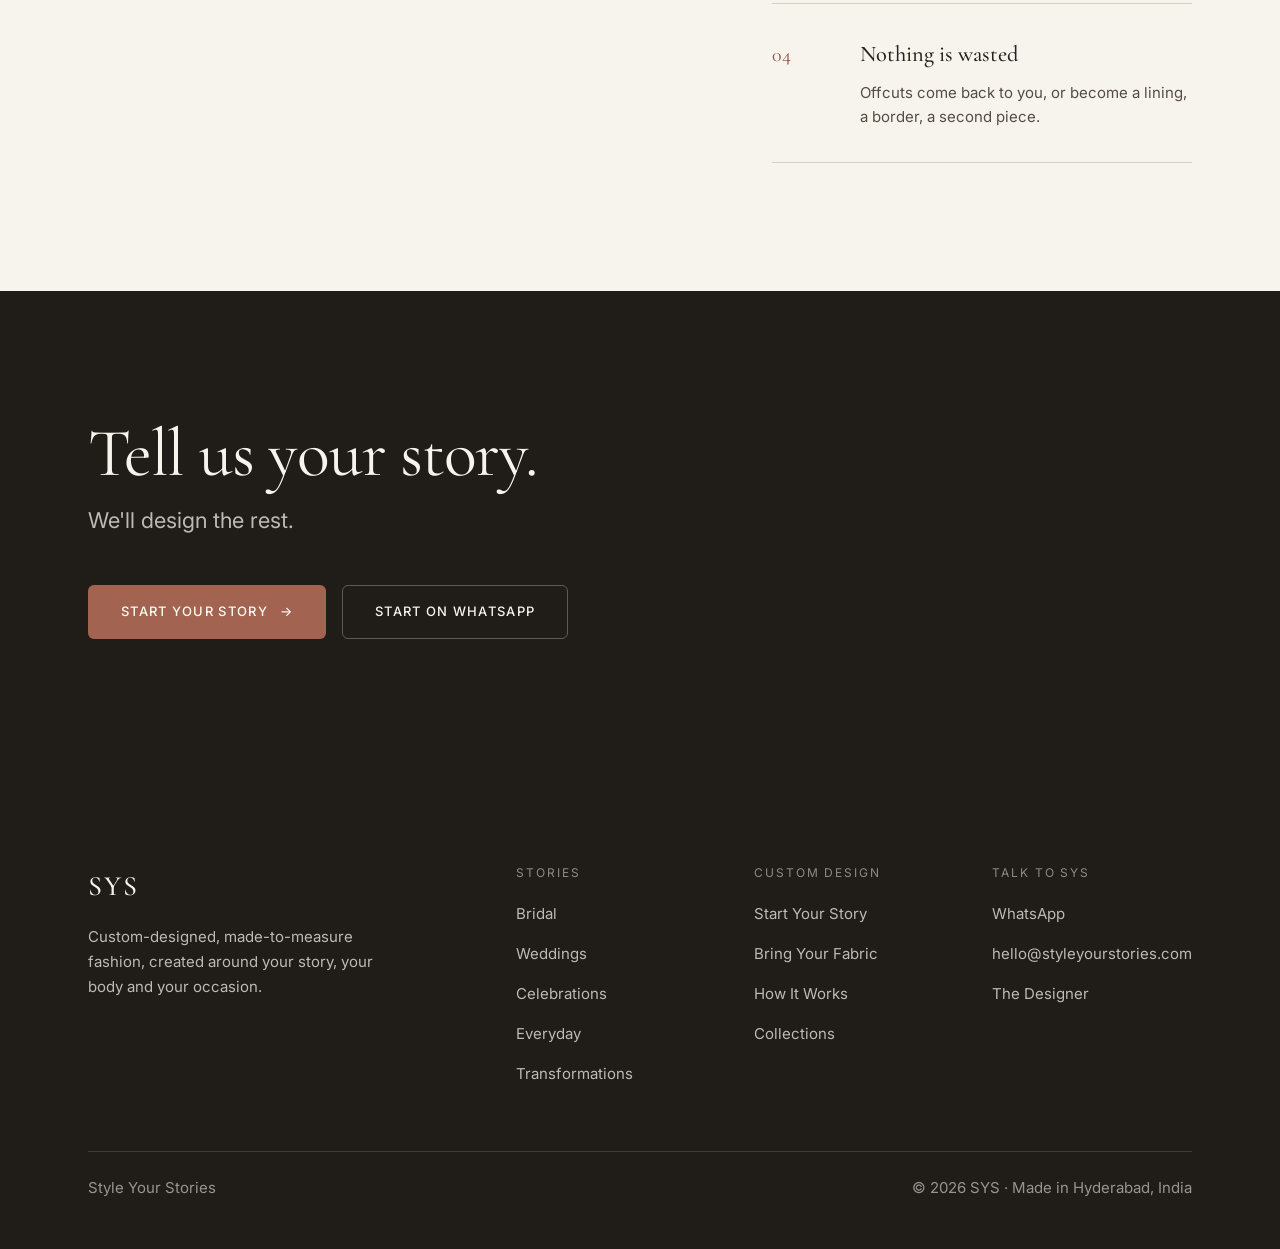
==== commit be5065a8: "Adopt the specified design system: palette, Cormorant Garamond, Story Thread Applies the atelier + d" ====
--- a/site/bring-your-fabric.html
+++ b/site/bring-your-fabric.html
@@ -7,7 +7,7 @@
 <meta name="description" content="Send us a photograph of the fabric or saree you already own, and let's create something from it.">
 <link rel="preconnect" href="https://fonts.googleapis.com">
 <link rel="preconnect" href="https://fonts.gstatic.com" crossorigin>
-<link href="https://fonts.googleapis.com/css2?family=Fraunces:opsz,wght@9..144,300;9..144,400&family=Inter:wght@400;500&display=swap" rel="stylesheet">
+<link href="https://fonts.googleapis.com/css2?family=Cormorant+Garamond:ital,wght@0,400;0,500;0,600;1,400&family=Inter:wght@400;500&display=swap" rel="stylesheet">
 <link rel="stylesheet" href="assets/css/sys.css">
 </head>
 <body>
--- a/site/assets/css/sys.css
+++ b/site/assets/css/sys.css
@@ -9,27 +9,38 @@
    -------------------------------------------------------------------------- */
 
 :root {
-  /* Colour — warm paper, deep ink, one clay accent. Never gold, never maroon. */
-  --sys-paper:       #FAF7F2;
-  --sys-paper-deep:  #F1EBE1;
-  --sys-ink:         #1F1B16;
-  --sys-ink-soft:    #554D43;
-  --sys-ink-faint:   #726860;   /* 5.09:1 on paper, 4.58:1 on paper-deep */
-  --sys-clay:        #A85F42;   /* fills and rules only — 4.49:1 as text */
-  --sys-clay-text:   #9A5539;   /* clay as TEXT — 5.26:1 on paper, 4.75:1 on deep */
-  --sys-clay-deep:   #8A4B33;
-  --sys-sage:        #6E7A63;
-  --sys-line:        #E2D9CC;
+  /* Colour — Warm Ivory, Deep Charcoal, one Muted Terracotta accent.
+     Never gold, never maroon. Ratio discipline: ~80% neutral, 15% sand, 5% accent. */
+  --sys-paper:       #F7F3ED;   /* Warm Ivory — the ground */
+  --sys-paper-deep:  #E8DED1;   /* Soft Sand — cards, sections, subtle surfaces */
+  --sys-ink:         #242321;   /* Deep Charcoal — 14.2:1 on ivory */
+  --sys-ink-soft:    #554D43;   /* 7.5:1 ivory, 6.3:1 sand */
+  --sys-ink-faint:   #685E56;   /* 5.7:1 ivory, 4.8:1 sand */
+  --sys-clay:        #B56F5B;   /* Muted Terracotta — rules, highlights, active,
+                                   focus. Never text, never under white text
+                                   (3.5:1 as text — fails AA) */
+  --sys-clay-fill:   #A26351;   /* interactive fills — white text reads 4.5:1 */
+  --sys-clay-text:   #8B5546;   /* clay as TEXT — 5.5:1 ivory, 4.5:1 sand */
+  --sys-clay-deep:   #8D5646;   /* fill hover/pressed — 5.7:1 under white */
+  --sys-brass:       #A58A61;   /* Antique Brass — hairline details only, never text */
+  --sys-sage:        #6E7A63;   /* supporting hue, tints and fills */
+  --sys-ok:          #5E6A54;   /* success as text — 5.2:1 */
+  --sys-error:       #96473B;   /* Muted Brick — error as text — 5.8:1 */
+  --sys-line:        #DBCEBD;   /* hairlines */
   --sys-night:       #201C18;
 
+  --radius: 6px;                /* rounded rectangle, never a capsule */
+
   /* Type */
-  --sys-display: "Fraunces", Georgia, "Times New Roman", serif;
+  --sys-display: "Cormorant Garamond", Georgia, "Times New Roman", serif;
   --sys-body: "Inter", -apple-system, BlinkMacSystemFont, "Segoe UI", Roboto,
               Helvetica, Arial, sans-serif;
 
-  --fs-hero:    clamp(3.25rem, 9vw, 6.5rem);
-  --fs-display: clamp(2.5rem, 5.5vw, 4rem);
-  --fs-title:   clamp(1.75rem, 3.2vw, 2.5rem);
+  /* Cormorant runs small on its em square, so the scale sits ~8% above what a
+     workhorse serif would need. */
+  --fs-hero:    clamp(3.5rem, 9vw, 7rem);
+  --fs-display: clamp(2.75rem, 5.5vw, 4.25rem);
+  --fs-title:   clamp(1.9rem, 3.2vw, 2.6rem);
   --fs-lead:    clamp(1.15rem, 1.7vw, 1.4rem);
   --fs-body:    1.0625rem;
   --fs-small:   0.9375rem;
@@ -76,8 +87,8 @@
 
 h1, h2, h3, h4 {
   font-family: var(--sys-display);
-  font-weight: 300;          /* display type is never bold */
-  letter-spacing: -0.025em;
+  font-weight: 400;          /* 400–500 only — Cormorant's 300 is too thin, bold is never the tool */
+  letter-spacing: -0.015em;  /* Cormorant is already narrow; barely any negative tracking */
   line-height: 1.08;
   margin: 0;
   text-wrap: balance;
@@ -178,8 +189,8 @@
   font-weight: 500;
 }
 
-.hero-title    { font-size: var(--fs-hero);    letter-spacing: -0.035em; line-height: 0.98; }
-.display-title { font-size: var(--fs-display); letter-spacing: -0.03em;  line-height: 1.02; }
+.hero-title    { font-size: var(--fs-hero);    letter-spacing: -0.02em; line-height: 0.98; }
+.display-title { font-size: var(--fs-display); letter-spacing: -0.018em; line-height: 1.02; }
 .section-title { font-size: var(--fs-title);   line-height: 1.12; }
 
 .lead {
@@ -202,14 +213,15 @@
 
 .pull-quote {
   font-family: var(--sys-display);
-  font-weight: 300;
-  font-size: clamp(1.5rem, 3vw, 2.15rem);
+  font-weight: 400;
+  font-style: italic;         /* the designer's-note voice — never an actual script font */
+  font-size: clamp(1.65rem, 3vw, 2.35rem);
   line-height: 1.25;
   letter-spacing: -0.02em;
   max-width: 22ch;
 }
 
-.serif { font-family: var(--sys-display); font-weight: 300; }
+.serif { font-family: var(--sys-display); font-weight: 400; }
 
 /* --------------------------------------------------------------------------
    5. Buttons — exactly two, and one primary per viewport
@@ -218,12 +230,13 @@
 .btn {
   display: inline-flex; align-items: center; justify-content: center; gap: var(--s-2);
   padding: 0.95rem var(--s-5);
-  font-size: var(--fs-small);
+  font-size: 0.8125rem;
   font-weight: 500;
-  letter-spacing: 0.04em;
+  letter-spacing: 0.1em;
+  text-transform: uppercase;
   text-decoration: none;
   border: 1px solid transparent;
-  border-radius: 2px;            /* considered, not a capsule */
+  border-radius: var(--radius);  /* rounded rectangle, not a capsule */
   cursor: pointer;
   background: none;
   transition: background var(--t-fast), color var(--t-fast),
@@ -232,8 +245,9 @@
 }
 .btn:active { transform: translateY(1px); }
 
-.btn--primary { background: var(--sys-clay); color: #FFF9F5; }
+.btn--primary { background: var(--sys-clay-fill); color: #FFF9F5; }
 .btn--primary:hover { background: var(--sys-clay-deep); }
+.btn--primary::after { content: "→"; }   /* gap on .btn spaces it */
 
 .btn--ghost { border-color: var(--sys-line); color: var(--sys-ink); }
 .btn--ghost:hover { border-color: var(--sys-ink); }
@@ -269,7 +283,7 @@
 
 .site-header {
   position: sticky; top: 0; z-index: 100;
-  background: rgba(250, 247, 242, 0.92);
+  background: rgba(247, 243, 237, 0.92);
   backdrop-filter: saturate(140%) blur(10px);
   border-bottom: 1px solid transparent;
   transition: border-color var(--t-fast);
@@ -283,8 +297,8 @@
 
 .wordmark { text-decoration: none; display: flex; align-items: baseline; gap: var(--s-2); }
 .wordmark__mark {
-  font-family: var(--sys-display); font-weight: 400;
-  font-size: 1.6rem; letter-spacing: 0.08em;
+  font-family: var(--sys-display); font-weight: 500;
+  font-size: 1.75rem; letter-spacing: 0.08em;
 }
 .wordmark__sub {
   font-size: var(--fs-label); letter-spacing: 0.18em; text-transform: uppercase;
@@ -306,7 +320,7 @@
 
 .nav-toggle {
   display: inline-flex; align-items: center; gap: var(--s-2);
-  border: 1px solid var(--sys-line); border-radius: 2px;
+  border: 1px solid var(--sys-line); border-radius: var(--radius);
   padding: 0.6rem var(--s-3); cursor: pointer;
   font-size: var(--fs-label); letter-spacing: 0.1em; text-transform: uppercase;
 }
@@ -320,8 +334,8 @@
 .nav-panel[hidden] { display: none; }
 .nav-panel a {
   display: block; text-decoration: none;
-  font-family: var(--sys-display); font-weight: 300;
-  font-size: 1.6rem; letter-spacing: -0.02em;
+  font-family: var(--sys-display); font-weight: 400;
+  font-size: 1.75rem; letter-spacing: -0.01em;
   padding-block: var(--s-2);
 }
 
@@ -380,11 +394,11 @@
 @media (min-width: 800px) { .steps { grid-template-columns: repeat(3, 1fr); gap: var(--s-7); } }
 
 .step__num {
-  font-family: var(--sys-display); font-weight: 300;
-  font-size: 1.5rem; color: var(--sys-clay-text);
+  font-family: var(--sys-display); font-weight: 400;
+  font-size: 1.6rem; color: var(--sys-clay-text);
   display: block; margin-bottom: var(--s-3);
 }
-.step__title { font-size: 1.5rem; margin-bottom: var(--s-2); }
+.step__title { font-size: 1.65rem; margin-bottom: var(--s-2); }
 
 .process { border-top: 1px solid var(--sys-line); }
 .process__item {
@@ -401,9 +415,9 @@
   .process--three .process__item { grid-template-columns: 5rem 16rem 1fr; }
 }
 .process__num {
-  font-family: var(--sys-display); font-size: 1.15rem; color: var(--sys-clay-text);
-}
-.process__title { font-family: var(--sys-display); font-weight: 400; font-size: 1.25rem; }
+  font-family: var(--sys-display); font-size: 1.25rem; color: var(--sys-clay-text);
+}
+.process__title { font-family: var(--sys-display); font-weight: 500; font-size: 1.4rem; }
 .process__body { color: var(--sys-ink-soft); font-size: var(--fs-small); grid-column: 2 / -1; }
 @media (min-width: 800px) { .process--three .process__body { grid-column: 3; } }
 
@@ -416,14 +430,14 @@
 .chip {
   display: inline-flex; align-items: center;
   padding: 0.8rem var(--s-4);
-  border: 1px solid var(--sys-line); border-radius: 2px;
+  border: 1px solid var(--sys-line); border-radius: var(--radius);
   background: none; text-decoration: none; cursor: pointer;
   font-size: var(--fs-small);
   transition: border-color var(--t-fast), background var(--t-fast), color var(--t-fast);
 }
 .chip:hover { border-color: var(--sys-clay); color: var(--sys-clay-text); }
 .chip[aria-pressed="true"], .chip[data-selected="true"] {
-  background: var(--sys-clay); border-color: var(--sys-clay); color: #FFF9F5;
+  background: var(--sys-clay-fill); border-color: var(--sys-clay-fill); color: #FFF9F5;
 }
 .chip--wide { padding-inline: var(--s-5); }
 .chip--quiet { border-style: dashed; color: var(--sys-ink-soft); }
@@ -470,8 +484,8 @@
 .story .ph { transition: opacity var(--t-fast); }
 .story:hover .ph { opacity: 0.88; }
 .story__title {
-  font-family: var(--sys-display); font-weight: 400;
-  font-size: 1.4rem; letter-spacing: -0.015em;
+  font-family: var(--sys-display); font-weight: 500;
+  font-size: 1.55rem; letter-spacing: -0.01em;
   margin-top: var(--s-4); margin-bottom: var(--s-2);
 }
 .story__want { color: var(--sys-ink-soft); font-size: var(--fs-small); }
@@ -504,7 +518,7 @@
   border-bottom: 1px solid var(--sys-line);
   align-items: baseline;
 }
-.price__name { font-family: var(--sys-display); font-weight: 400; font-size: 1.25rem; }
+.price__name { font-family: var(--sys-display); font-weight: 500; font-size: 1.35rem; }
 .price__from { font-size: var(--fs-small); color: var(--sys-clay-text); white-space: nowrap; }
 .price__note { grid-column: 1 / -1; font-size: var(--fs-small); color: var(--sys-ink-soft); }
 
@@ -518,8 +532,8 @@
   align-items: center;
   padding-block: var(--s-4);
   border-bottom: 1px solid var(--sys-line);
-  font-family: var(--sys-display); font-weight: 300;
-  font-size: clamp(1.05rem, 2vw, 1.35rem);
+  font-family: var(--sys-display); font-weight: 400;
+  font-size: clamp(1.15rem, 2vw, 1.45rem);
 }
 .fabric-list .arrow { color: var(--sys-clay-text); font-size: var(--fs-small); }
 .fabric-list .to { text-align: right; }
@@ -537,7 +551,7 @@
   padding: 0.9rem var(--s-3);
   background: #fff;
   border: 1px solid var(--sys-line);
-  border-radius: 2px;
+  border-radius: var(--radius);
   transition: border-color var(--t-fast);
 }
 .input:focus, .textarea:focus, .select:focus { border-color: var(--sys-clay); outline-offset: 1px; }
@@ -568,8 +582,8 @@
   color: var(--sys-ink-faint); margin-bottom: var(--s-3);
 }
 .flow__question {
-  font-family: var(--sys-display); font-weight: 300;
-  font-size: clamp(1.9rem, 4vw, 2.75rem); letter-spacing: -0.03em; line-height: 1.06;
+  font-family: var(--sys-display); font-weight: 400;
+  font-size: clamp(2.1rem, 4vw, 3rem); letter-spacing: -0.018em; line-height: 1.06;
   margin-bottom: var(--s-3);
 }
 .flow__nav {
@@ -579,7 +593,7 @@
 }
 
 .uploads {
-  border: 1px dashed var(--sys-line); border-radius: 2px;
+  border: 1px dashed var(--sys-line); border-radius: var(--radius);
   padding: var(--s-6) var(--s-4); text-align: center;
   transition: border-color var(--t-fast), background var(--t-fast);
   cursor: pointer;
@@ -634,13 +648,39 @@
 }
 
 /* --------------------------------------------------------------------------
+   16b. The thread — when a story begins, a thin thread draws itself across
+   the screen. The one signature micro-interaction; docs/04-design-system.md §6.
+   -------------------------------------------------------------------------- */
+
+.thread { display: block; width: 100%; height: 28px; color: var(--sys-clay); }
+.thread path {
+  fill: none;
+  stroke: currentColor;
+  stroke-width: 1.5;
+  stroke-linecap: round;
+  stroke-dasharray: 1;      /* pathLength="1" on the SVG normalises the length */
+  stroke-dashoffset: 1;
+  transition: stroke-dashoffset 1100ms var(--ease) 120ms;
+}
+[data-thread] .thread path { stroke-dashoffset: 0; }
+
+/* The thread also travels the interface structurally — connecting the steps of
+   a journey (homepage model, order tracking). It draws when its section reveals,
+   and is simply there when JavaScript is not. */
+.thread--journey { height: 56px; margin-top: var(--s-7); }
+.reveal[data-shown="true"] .thread path { stroke-dashoffset: 0; transition-duration: 1600ms; }
+html:not(.js) .thread path { stroke-dashoffset: 0; }
+/* Under reduced motion the global rule zeroes the transition, so the thread
+   is simply there, already drawn, the moment the confirmation appears. */
+
+/* --------------------------------------------------------------------------
    17. WhatsApp affordance
    -------------------------------------------------------------------------- */
 
 .wa-bar {
   display: flex; flex-wrap: wrap; align-items: center; justify-content: space-between;
   gap: var(--s-3);
-  border: 1px solid var(--sys-line); border-radius: 2px;
+  border: 1px solid var(--sys-line); border-radius: var(--radius);
   padding: var(--s-4) var(--s-5);
 }
 .section--night .wa-bar { border-color: rgba(250, 247, 242, 0.2); }
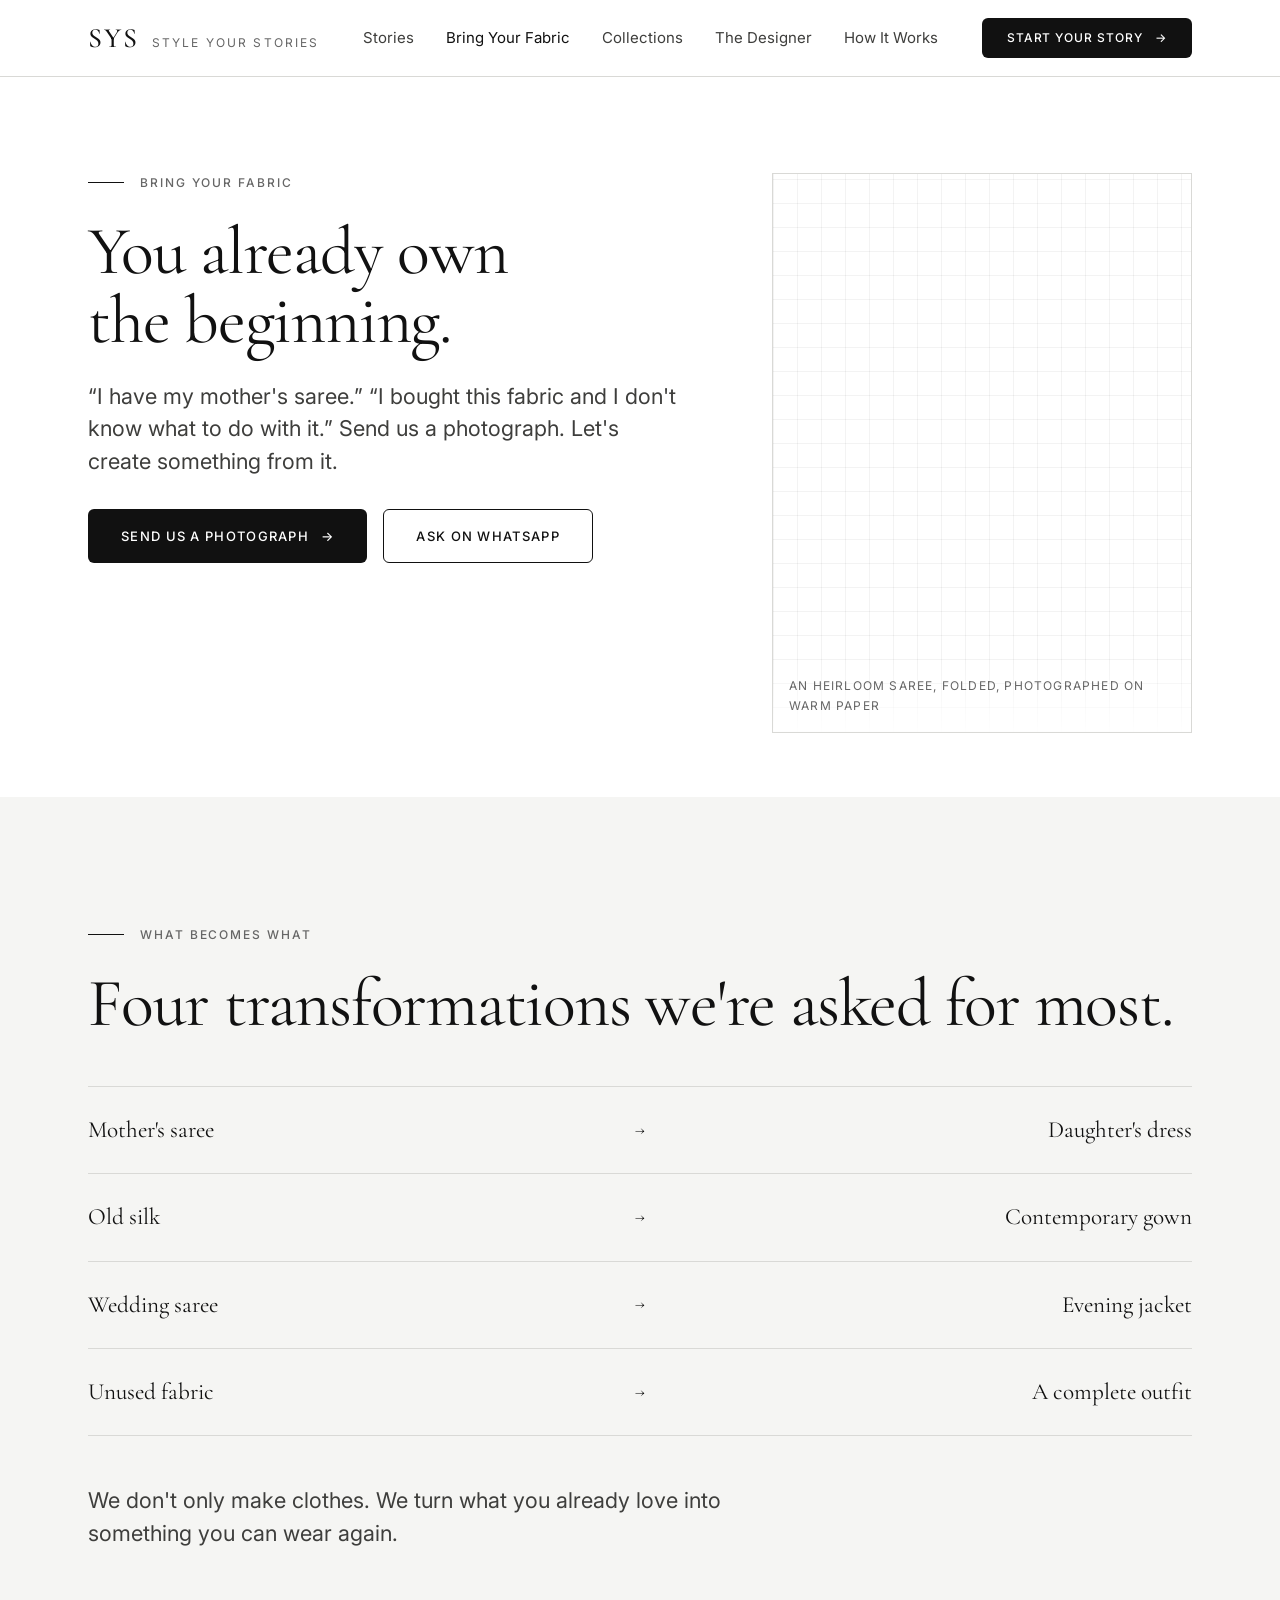
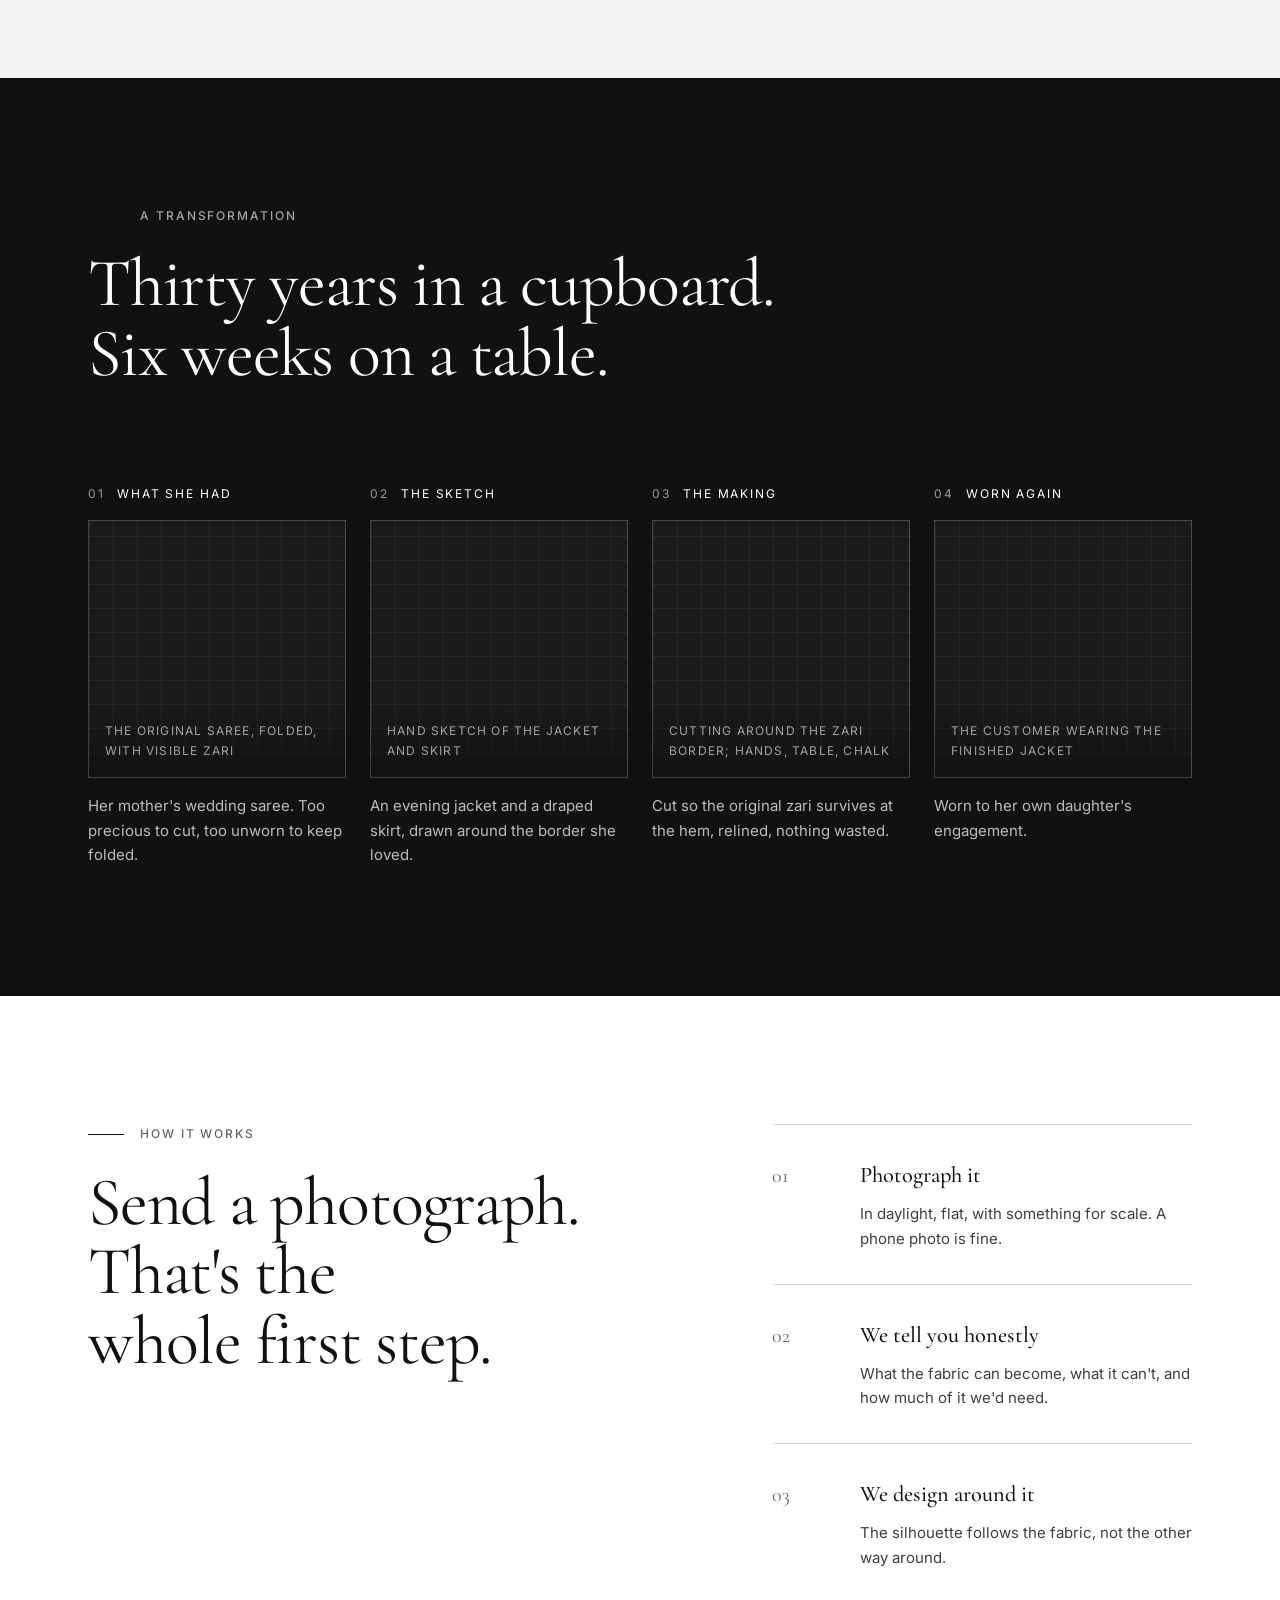
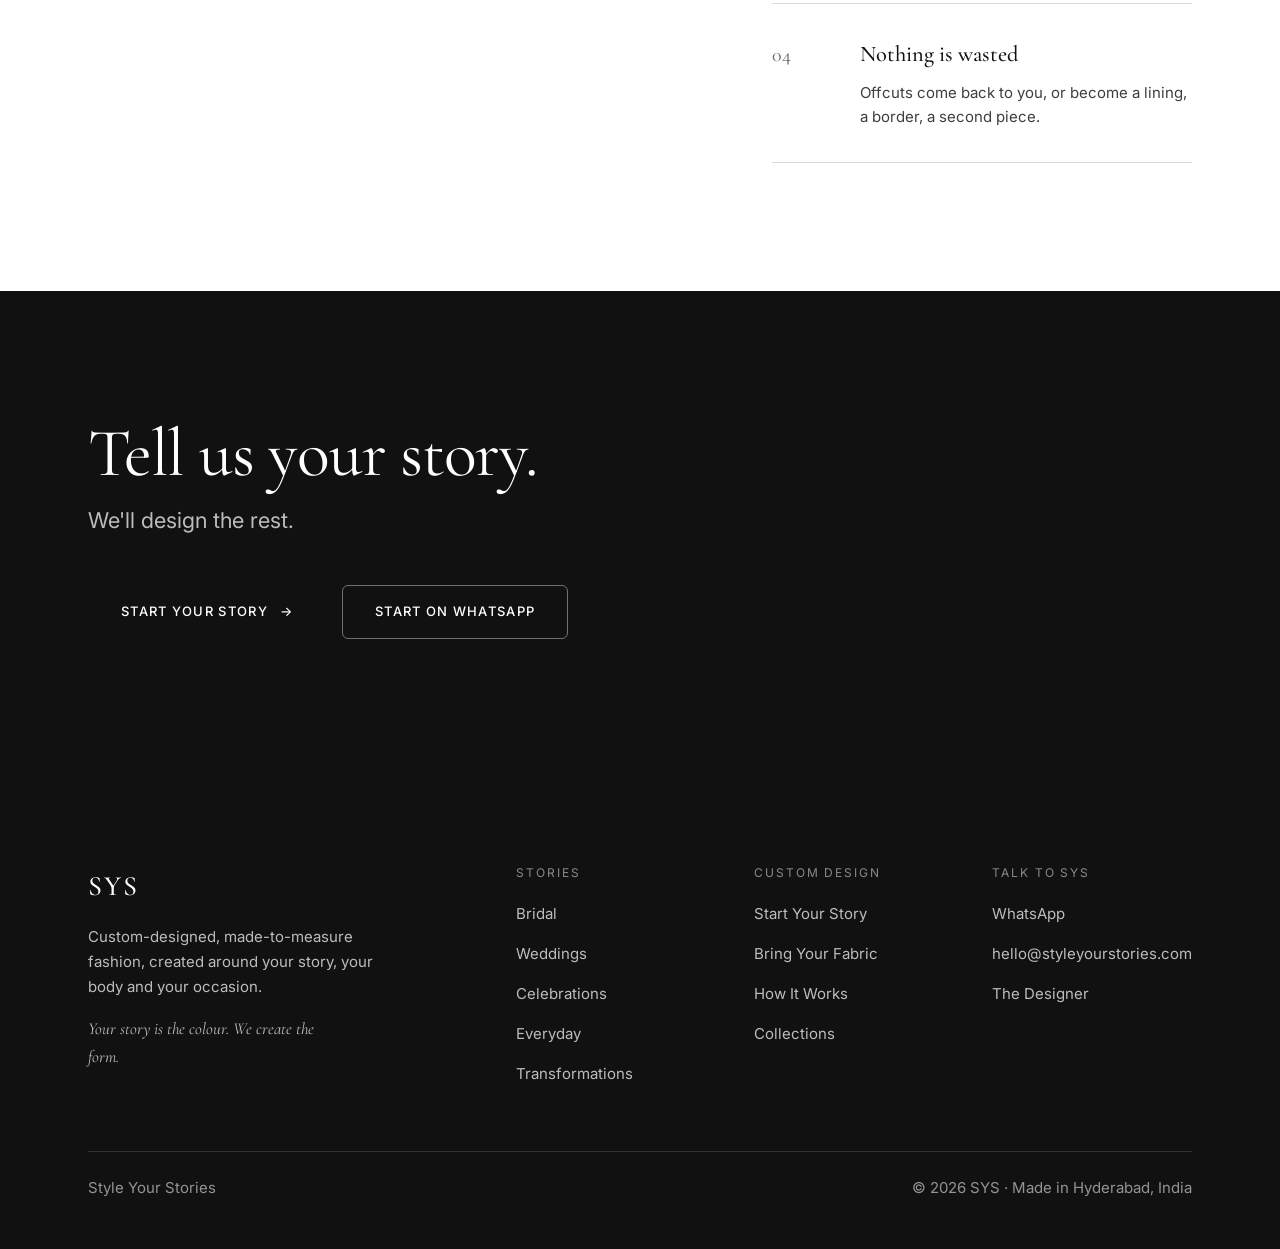
==== commit 03b544df: "Adopt Monochrome Luxury: white, near black, grey hierarchy, no accent Replaces the terracotta system" ====
--- a/site/bring-your-fabric.html
+++ b/site/bring-your-fabric.html
@@ -182,9 +182,12 @@
         <div class="wordmark" style="margin-bottom: var(--s-3);">
           <span class="wordmark__mark">SYS</span>
         </div>
-        <p class="small" style="color: rgba(250,247,242,.72); max-width: 34ch;">
+        <p class="small" style="color: rgba(255,255,255,.72); max-width: 34ch;">
           Custom-designed, made-to-measure fashion, created around your story, your body
           and your occasion.
+        </p>
+        <p class="small" style="color: rgba(255,255,255,.72); max-width: 34ch; margin-top: var(--s-3); font-family: var(--sys-display); font-style: italic; font-size: 1.05rem;">
+          Your story is the colour. We create the form.
         </p>
       </div>
 
--- a/site/assets/css/sys.css
+++ b/site/assets/css/sys.css
@@ -9,25 +9,18 @@
    -------------------------------------------------------------------------- */
 
 :root {
-  /* Colour — Warm Ivory, Deep Charcoal, one Muted Terracotta accent.
-     Never gold, never maroon. Ratio discipline: ~80% neutral, 15% sand, 5% accent. */
-  --sys-paper:       #F7F3ED;   /* Warm Ivory — the ground */
-  --sys-paper-deep:  #E8DED1;   /* Soft Sand — cards, sections, subtle surfaces */
-  --sys-ink:         #242321;   /* Deep Charcoal — 14.2:1 on ivory */
-  --sys-ink-soft:    #554D43;   /* 7.5:1 ivory, 6.3:1 sand */
-  --sys-ink-faint:   #685E56;   /* 5.7:1 ivory, 4.8:1 sand */
-  --sys-clay:        #B56F5B;   /* Muted Terracotta — rules, highlights, active,
-                                   focus. Never text, never under white text
-                                   (3.5:1 as text — fails AA) */
-  --sys-clay-fill:   #A26351;   /* interactive fills — white text reads 4.5:1 */
-  --sys-clay-text:   #8B5546;   /* clay as TEXT — 5.5:1 ivory, 4.5:1 sand */
-  --sys-clay-deep:   #8D5646;   /* fill hover/pressed — 5.7:1 under white */
-  --sys-brass:       #A58A61;   /* Antique Brass — hairline details only, never text */
-  --sys-sage:        #6E7A63;   /* supporting hue, tints and fills */
-  --sys-ok:          #5E6A54;   /* success as text — 5.2:1 */
-  --sys-error:       #96473B;   /* Muted Brick — error as text — 5.8:1 */
-  --sys-line:        #DBCEBD;   /* hairlines */
-  --sys-night:       #201C18;
+  /* Colour — Monochrome Luxury. No brown, no gold, no accent colour.
+     The photography, fabrics and garments themselves are the colour.
+     Ratio discipline: ~90% white, 7% black, 3% grey hierarchy. */
+  --sys-paper:       #FFFFFF;   /* Pure White — the ground */
+  --sys-paper-deep:  #F5F5F3;   /* Soft Grey — secondary surfaces */
+  --sys-ink:         #111111;   /* Near Black — primary text, primary button, dark
+                                   sections. 18.9:1 on white */
+  --sys-ink-soft:    #3E3E3C;   /* dark grey — secondary information, 10.9:1 */
+  --sys-ink-faint:   #666666;   /* Mid Grey — descriptions, captions, numbers.
+                                   5.7:1 white, 5.3:1 soft grey */
+  --sys-line:        #D9D9D6;   /* Light Grey — borders, upcoming states */
+  --sys-night:       #111111;   /* dark sections are the same near black */
 
   --radius: 6px;                /* rounded rectangle, never a capsule */
 
@@ -103,12 +96,12 @@
 button, input, textarea, select { font: inherit; color: inherit; }
 
 :focus-visible {
-  outline: 2px solid var(--sys-clay);
+  outline: 2px solid var(--sys-ink);
   outline-offset: 3px;
   border-radius: 1px;
 }
 
-::selection { background: var(--sys-clay); color: #fff; }
+::selection { background: var(--sys-ink); color: #fff; }
 
 #main, [id] { scroll-margin-top: 92px; }
 
@@ -147,11 +140,11 @@
 .section--night {
   background: var(--sys-night);
   color: var(--sys-paper);
-  --sys-clay-text: #C07A5C;      /* 4.98:1 on night */
-}
-.section--night .eyebrow__text { color: rgba(250, 247, 242, 0.62); }
+  --sys-ink-faint: #9A9A9A;      /* mid grey legible on near black — 6.4:1 */
+}
+.section--night .eyebrow__text { color: rgba(255, 255, 255, 0.62); }
 .section--night .lead,
-.section--night .muted { color: rgba(250, 247, 242, 0.72); }
+.section--night .muted { color: rgba(255, 255, 255, 0.72); }
 
 .rule { height: 1px; background: var(--sys-line); border: 0; margin: 0; }
 
@@ -179,7 +172,7 @@
   margin-bottom: var(--s-4);
 }
 .eyebrow::before {
-  content: ""; width: 36px; height: 1px; background: var(--sys-clay); flex: none;
+  content: ""; width: 36px; height: 1px; background: var(--sys-ink); flex: none;
 }
 .eyebrow__text {
   font-size: var(--fs-label);
@@ -245,17 +238,18 @@
 }
 .btn:active { transform: translateY(1px); }
 
-.btn--primary { background: var(--sys-clay-fill); color: #FFF9F5; }
-.btn--primary:hover { background: var(--sys-clay-deep); }
+.btn--primary { background: var(--sys-ink); color: #FFFFFF; }
+.btn--primary:hover { background: #000000; }
 .btn--primary::after { content: "→"; }   /* gap on .btn spaces it */
 
-.btn--ghost { border-color: var(--sys-line); color: var(--sys-ink); }
-.btn--ghost:hover { border-color: var(--sys-ink); }
+.btn--ghost { border-color: var(--sys-ink); color: var(--sys-ink); background: var(--sys-paper); }
+.btn--ghost:hover { background: var(--sys-ink); color: #FFFFFF; }
 
 .section--night .btn--ghost {
-  border-color: rgba(250, 247, 242, 0.28); color: var(--sys-paper);
-}
-.section--night .btn--ghost:hover { border-color: var(--sys-paper); }
+  background: transparent;                    /* the night ground shows through */
+  border-color: rgba(255, 255, 255, 0.4); color: #FFFFFF;
+}
+.section--night .btn--ghost:hover { background: #FFFFFF; color: var(--sys-ink); border-color: #FFFFFF; }
 
 .btn--sm { padding: 0.6rem var(--s-4); font-size: var(--fs-label); letter-spacing: 0.08em; }
 .btn--block { width: 100%; }
@@ -269,7 +263,7 @@
   font-size: var(--fs-small);
   letter-spacing: 0.04em;
   padding-bottom: 2px;
-  background-image: linear-gradient(var(--sys-clay), var(--sys-clay));
+  background-image: linear-gradient(var(--sys-ink), var(--sys-ink));
   background-size: 100% 1px;
   background-position: 0 100%;
   background-repeat: no-repeat;
@@ -283,12 +277,10 @@
 
 .site-header {
   position: sticky; top: 0; z-index: 100;
-  background: rgba(247, 243, 237, 0.92);
+  background: rgba(255, 255, 255, 0.94);
   backdrop-filter: saturate(140%) blur(10px);
-  border-bottom: 1px solid transparent;
-  transition: border-color var(--t-fast);
-}
-.site-header[data-scrolled="true"] { border-bottom-color: var(--sys-line); }
+  border-bottom: 1px solid var(--sys-line);   /* very thin, always there, no shadow */
+}
 
 .site-header__inner {
   display: flex; align-items: center; justify-content: space-between;
@@ -343,33 +335,34 @@
   background: var(--sys-night); color: var(--sys-paper);
   padding-block: var(--s-8) var(--s-6);
 }
-.site-footer a { text-decoration: none; color: rgba(250, 247, 242, 0.72); }
+.site-footer a { text-decoration: none; color: rgba(255, 255, 255, 0.72); }
 .site-footer a:hover { color: var(--sys-paper); }
 .footer-grid { display: grid; gap: var(--s-6); }
 @media (min-width: 800px) { .footer-grid { grid-template-columns: 2fr 1fr 1fr 1fr; } }
 .footer-heading {
   font-size: var(--fs-label); letter-spacing: 0.16em; text-transform: uppercase;
-  color: rgba(250, 247, 242, 0.5); margin-bottom: var(--s-3);
+  color: rgba(255, 255, 255, 0.5); margin-bottom: var(--s-3);
 }
 .footer-list li + li { margin-top: var(--s-2); }
 .footer-list a { font-size: var(--fs-small); }
 .footer-bottom {
   margin-top: var(--s-7); padding-top: var(--s-4);
-  border-top: 1px solid rgba(250, 247, 242, 0.14);
+  border-top: 1px solid rgba(255, 255, 255, 0.14);
   display: flex; flex-wrap: wrap; gap: var(--s-3); justify-content: space-between;
-  font-size: var(--fs-small); color: rgba(250, 247, 242, 0.55);
-}
-
-/* --------------------------------------------------------------------------
-   7. Placeholders — a named brief, never a grey box
+  font-size: var(--fs-small); color: rgba(255, 255, 255, 0.55);
+}
+
+/* --------------------------------------------------------------------------
+   7. Placeholders — graph paper awaiting the photograph; a named brief
    -------------------------------------------------------------------------- */
 
 .ph {
   position: relative;
   display: flex; align-items: flex-end;
-  background:
-    linear-gradient(135deg, rgba(168, 95, 66, 0.10), rgba(110, 122, 99, 0.10)),
-    var(--sys-paper-deep);
+  background-color: var(--sys-paper);
+  background-image:
+    repeating-linear-gradient(90deg, rgba(17, 17, 17, 0.05) 0 1px, transparent 1px 24px),
+    repeating-linear-gradient(0deg,  rgba(17, 17, 17, 0.05) 0 1px, transparent 1px 24px);
   border: 1px solid var(--sys-line);
   overflow: hidden;
 }
@@ -379,7 +372,7 @@
   padding: var(--s-3);
   font-size: var(--fs-label); letter-spacing: 0.1em; text-transform: uppercase;
   color: var(--sys-ink-faint);
-  background: linear-gradient(to top, rgba(250, 247, 242, 0.92), rgba(250, 247, 242, 0));
+  background: linear-gradient(to top, rgba(255, 255, 255, 0.94), rgba(255, 255, 255, 0));
 }
 .ph--portrait { aspect-ratio: 4 / 5; }
 .ph--process  { aspect-ratio: 3 / 2; }
@@ -395,7 +388,7 @@
 
 .step__num {
   font-family: var(--sys-display); font-weight: 400;
-  font-size: 1.6rem; color: var(--sys-clay-text);
+  font-size: 1.6rem; color: var(--sys-ink-faint);
   display: block; margin-bottom: var(--s-3);
 }
 .step__title { font-size: 1.65rem; margin-bottom: var(--s-2); }
@@ -415,7 +408,7 @@
   .process--three .process__item { grid-template-columns: 5rem 16rem 1fr; }
 }
 .process__num {
-  font-family: var(--sys-display); font-size: 1.25rem; color: var(--sys-clay-text);
+  font-family: var(--sys-display); font-size: 1.25rem; color: var(--sys-ink-faint);
 }
 .process__title { font-family: var(--sys-display); font-weight: 500; font-size: 1.4rem; }
 .process__body { color: var(--sys-ink-soft); font-size: var(--fs-small); grid-column: 2 / -1; }
@@ -435,9 +428,9 @@
   font-size: var(--fs-small);
   transition: border-color var(--t-fast), background var(--t-fast), color var(--t-fast);
 }
-.chip:hover { border-color: var(--sys-clay); color: var(--sys-clay-text); }
+.chip:hover { border-color: var(--sys-ink); color: var(--sys-ink); }
 .chip[aria-pressed="true"], .chip[data-selected="true"] {
-  background: var(--sys-clay-fill); border-color: var(--sys-clay-fill); color: #FFF9F5;
+  background: var(--sys-ink); border-color: var(--sys-ink); color: #FFFFFF;
 }
 .chip--wide { padding-inline: var(--s-5); }
 .chip--quiet { border-style: dashed; color: var(--sys-ink-soft); }
@@ -456,21 +449,22 @@
   margin-bottom: var(--s-3);
   font-size: var(--fs-label); letter-spacing: 0.16em; text-transform: uppercase;
 }
-.transform__label span:first-child { color: var(--sys-clay-text); }
+.transform__label span:first-child { color: var(--sys-ink-faint); }
 .transform__caption { margin-top: var(--s-3); font-size: var(--fs-small); }
 
 .section--night .ph {
-  background:
-    linear-gradient(135deg, rgba(168, 95, 66, 0.22), rgba(110, 122, 99, 0.16)),
-    #2A251F;
-  border-color: rgba(250, 247, 242, 0.14);
+  background-color: #1A1A1A;
+  background-image:
+    repeating-linear-gradient(90deg, rgba(255, 255, 255, 0.06) 0 1px, transparent 1px 24px),
+    repeating-linear-gradient(0deg,  rgba(255, 255, 255, 0.06) 0 1px, transparent 1px 24px);
+  border-color: rgba(255, 255, 255, 0.16);
 }
 .section--night .ph::after {
-  color: rgba(250, 247, 242, 0.6);
-  background: linear-gradient(to top, rgba(32, 28, 24, 0.94), rgba(32, 28, 24, 0));
-}
-.section--night .transform__caption { color: rgba(250, 247, 242, 0.72); }
-.section--night .rule { background: rgba(250, 247, 242, 0.16); }
+  color: rgba(255, 255, 255, 0.6);
+  background: linear-gradient(to top, rgba(17, 17, 17, 0.94), rgba(17, 17, 17, 0));
+}
+.section--night .transform__caption { color: rgba(255, 255, 255, 0.72); }
+.section--night .rule { background: rgba(255, 255, 255, 0.16); }
 
 /* --------------------------------------------------------------------------
    11. Story cards — no border, no shadow, no fill
@@ -519,7 +513,7 @@
   align-items: baseline;
 }
 .price__name { font-family: var(--sys-display); font-weight: 500; font-size: 1.35rem; }
-.price__from { font-size: var(--fs-small); color: var(--sys-clay-text); white-space: nowrap; }
+.price__from { font-size: var(--fs-small); color: var(--sys-ink); white-space: nowrap; }
 .price__note { grid-column: 1 / -1; font-size: var(--fs-small); color: var(--sys-ink-soft); }
 
 /* --------------------------------------------------------------------------
@@ -535,7 +529,7 @@
   font-family: var(--sys-display); font-weight: 400;
   font-size: clamp(1.15rem, 2vw, 1.45rem);
 }
-.fabric-list .arrow { color: var(--sys-clay-text); font-size: var(--fs-small); }
+.fabric-list .arrow { color: var(--sys-ink); font-size: var(--fs-small); }  /* the black arrow */
 .fabric-list .to { text-align: right; }
 
 /* --------------------------------------------------------------------------
@@ -554,7 +548,7 @@
   border-radius: var(--radius);
   transition: border-color var(--t-fast);
 }
-.input:focus, .textarea:focus, .select:focus { border-color: var(--sys-clay); outline-offset: 1px; }
+.input:focus, .textarea:focus, .select:focus { border-color: var(--sys-ink); outline-offset: 1px; }
 .textarea { min-height: 9rem; resize: vertical; line-height: 1.6; }
 
 .flow { max-width: 720px; margin-inline: auto; }
@@ -567,7 +561,8 @@
   height: 2px; flex: 1; background: var(--sys-line);
   transition: background var(--t-slow);
 }
-.flow__dot[data-state="done"], .flow__dot[data-state="current"] { background: var(--sys-clay); }
+.flow__dot[data-state="current"] { background: var(--sys-ink); }
+.flow__dot[data-state="done"] { background: var(--sys-ink-faint); }
 
 .flow__step { display: none; }
 .flow__step[data-active="true"] { display: block; }
@@ -599,7 +594,7 @@
   cursor: pointer;
 }
 .uploads:hover, .uploads[data-drag="true"] {
-  border-color: var(--sys-clay); background: rgba(168, 95, 66, 0.04);
+  border-color: var(--sys-ink); background: rgba(17, 17, 17, 0.02);
 }
 
 .thumbs { display: grid; grid-template-columns: repeat(auto-fill, minmax(96px, 1fr)); gap: var(--s-2); margin-top: var(--s-4); }
@@ -652,7 +647,7 @@
    the screen. The one signature micro-interaction; docs/04-design-system.md §6.
    -------------------------------------------------------------------------- */
 
-.thread { display: block; width: 100%; height: 28px; color: var(--sys-clay); }
+.thread { display: block; width: 100%; height: 28px; color: var(--sys-ink); }
 .thread path {
   fill: none;
   stroke: currentColor;
@@ -683,7 +678,7 @@
   border: 1px solid var(--sys-line); border-radius: var(--radius);
   padding: var(--s-4) var(--s-5);
 }
-.section--night .wa-bar { border-color: rgba(250, 247, 242, 0.2); }
+.section--night .wa-bar { border-color: rgba(255, 255, 255, 0.2); }
 
 @media print {
   .site-header, .site-footer, .btn { display: none; }
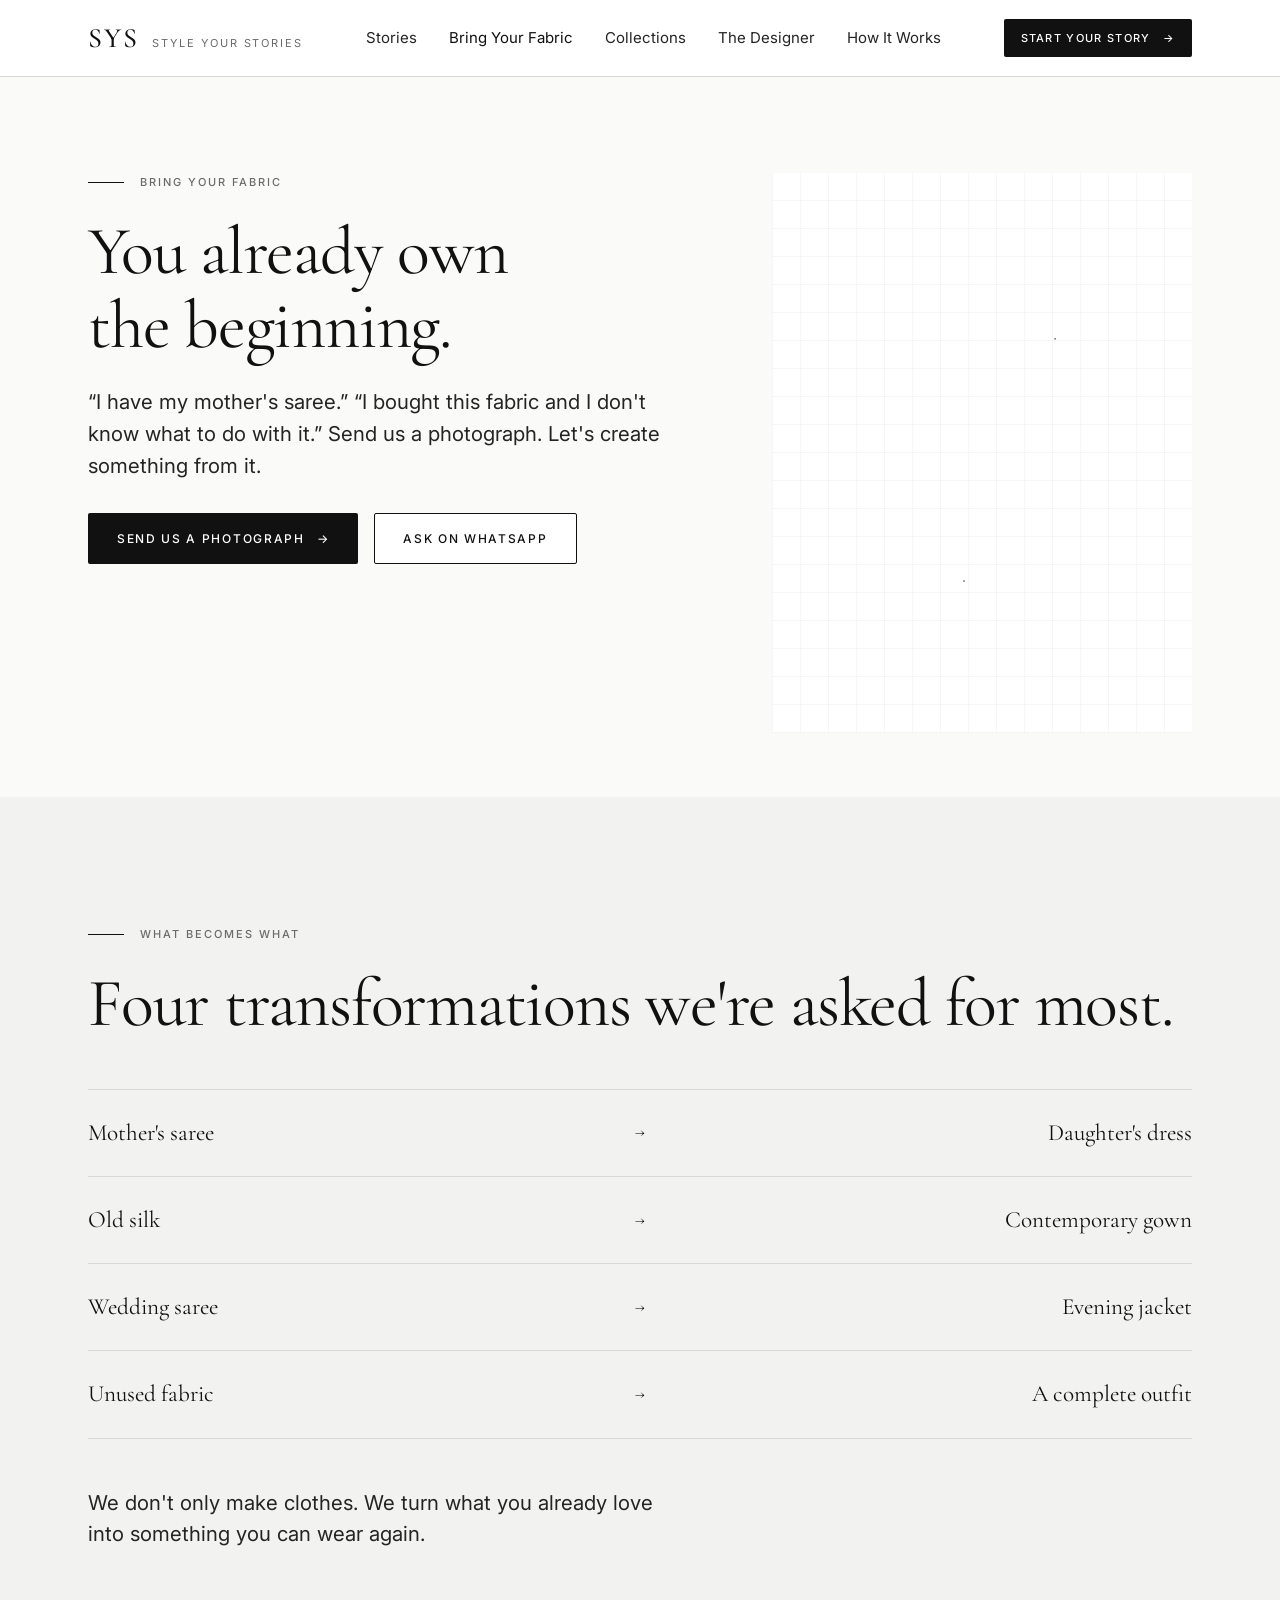
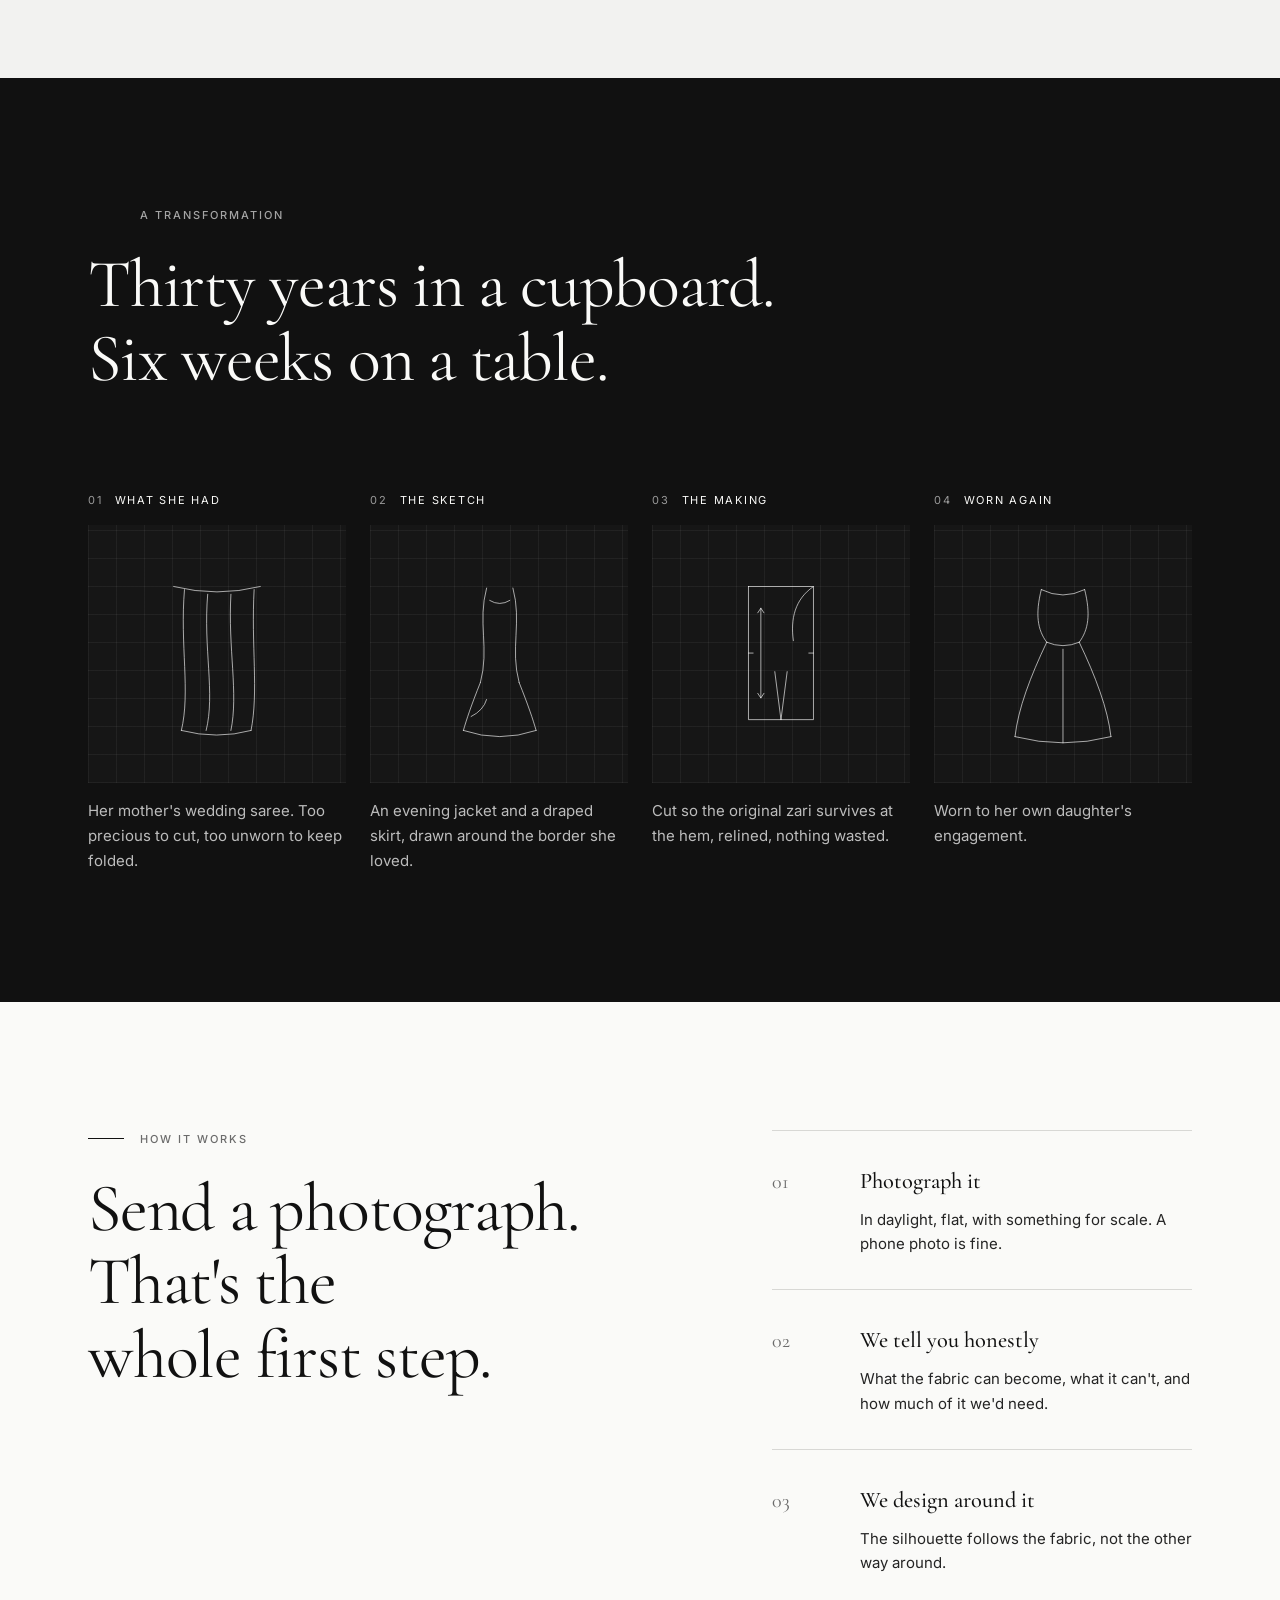
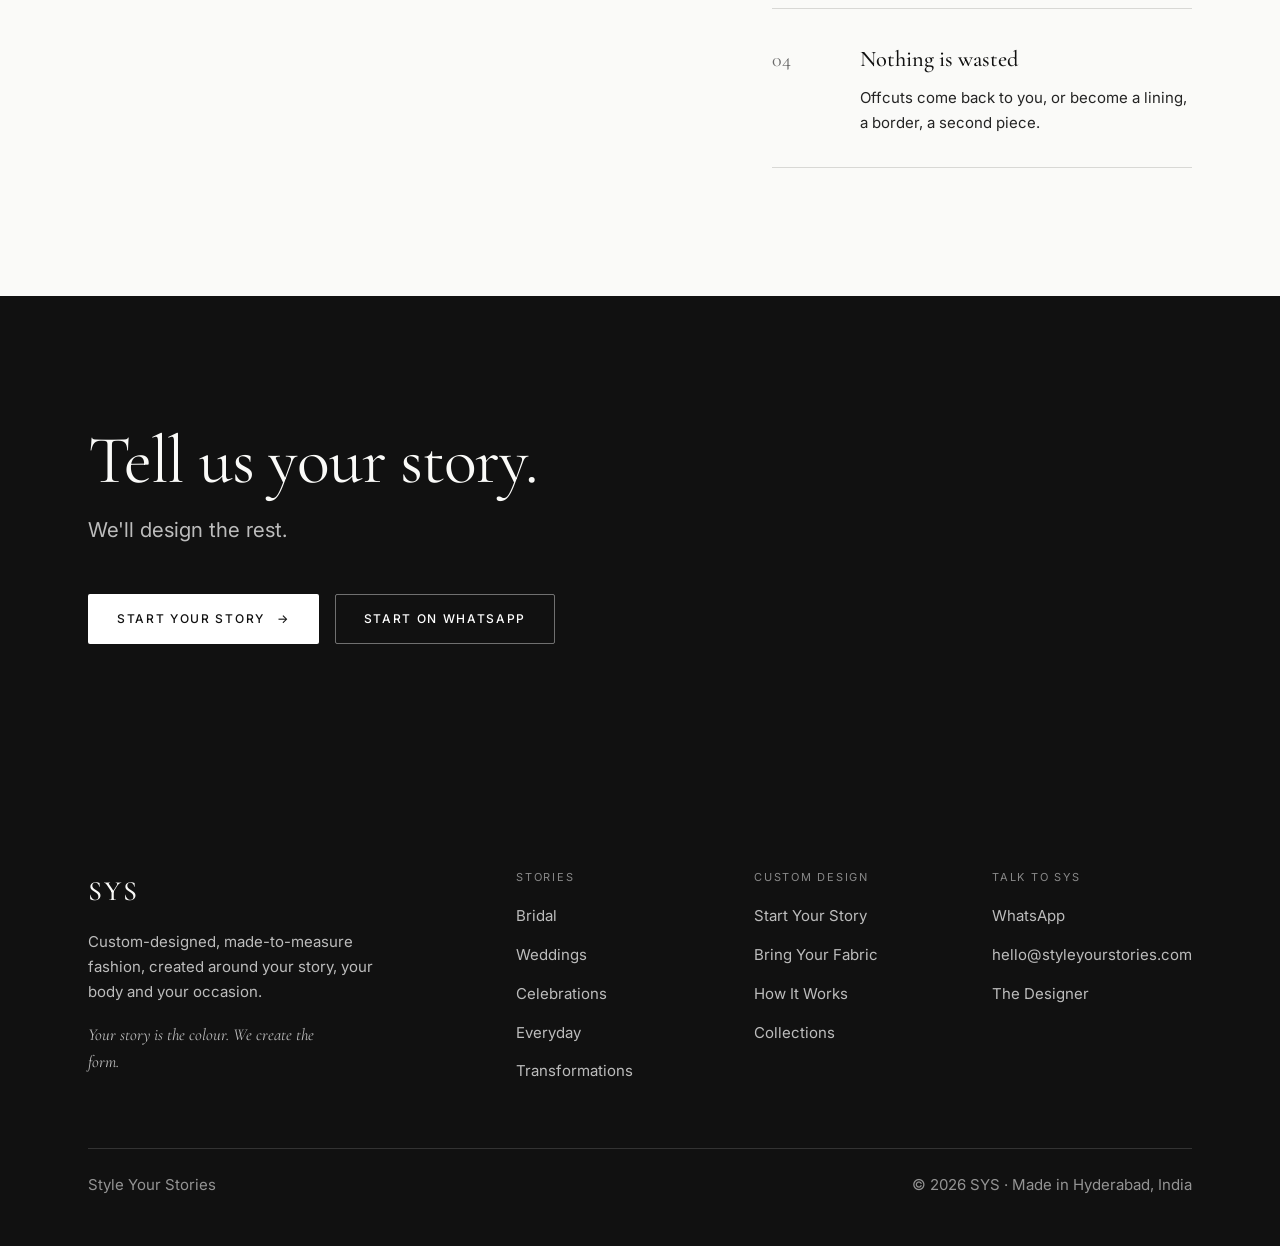
==== commit d61f68e2: "Ultra-luxury pass: art-directed plates, cinematic motion, refined greys Raises the whole surface to " ====
--- a/site/bring-your-fabric.html
+++ b/site/bring-your-fabric.html
@@ -63,7 +63,7 @@
                data-wa-message="Hello SYS — I have a fabric I'd like to turn into something. May I send you a photograph?">Ask on WhatsApp</a>
           </div>
         </div>
-        <div class="ph ph--tall" data-shot="An heirloom saree, folded, photographed on warm paper"></div>
+        <div class="ph ph--tall" data-shot="An heirloom saree, folded, photographed on warm paper"><svg class="plate" aria-hidden="true"><use href="assets/img/plates.svg#plate-drape"></use></svg></div>
       </div>
     </div>
   </section>
@@ -97,28 +97,28 @@
       <div class="transform" style="margin-top: var(--s-8);">
         <div class="transform__frame">
           <div class="transform__label"><span>01</span><span>What she had</span></div>
-          <div class="ph ph--square" data-shot="The original saree, folded, with visible zari"></div>
+          <div class="ph ph--square" data-shot="The original saree, folded, with visible zari"><svg class="plate" aria-hidden="true"><use href="assets/img/plates.svg#plate-drape"></use></svg></div>
           <p class="transform__caption small">
             Her mother's wedding saree. Too precious to cut, too unworn to keep folded.
           </p>
         </div>
         <div class="transform__frame">
           <div class="transform__label"><span>02</span><span>The sketch</span></div>
-          <div class="ph ph--square" data-shot="Hand sketch of the jacket and skirt"></div>
+          <div class="ph ph--square" data-shot="Hand sketch of the jacket and skirt"><svg class="plate" aria-hidden="true"><use href="assets/img/plates.svg#plate-sketch"></use></svg></div>
           <p class="transform__caption small">
             An evening jacket and a draped skirt, drawn around the border she loved.
           </p>
         </div>
         <div class="transform__frame">
           <div class="transform__label"><span>03</span><span>The making</span></div>
-          <div class="ph ph--square" data-shot="Cutting around the zari border; hands, table, chalk"></div>
+          <div class="ph ph--square" data-shot="Cutting around the zari border; hands, table, chalk"><svg class="plate" aria-hidden="true"><use href="assets/img/plates.svg#plate-bodice"></use></svg></div>
           <p class="transform__caption small">
             Cut so the original zari survives at the hem, relined, nothing wasted.
           </p>
         </div>
         <div class="transform__frame">
           <div class="transform__label"><span>04</span><span>Worn again</span></div>
-          <div class="ph ph--square" data-shot="The customer wearing the finished jacket"></div>
+          <div class="ph ph--square" data-shot="The customer wearing the finished jacket"><svg class="plate" aria-hidden="true"><use href="assets/img/plates.svg#plate-gown"></use></svg></div>
           <p class="transform__caption small">
             Worn to her own daughter's engagement.
           </p>
--- a/site/assets/css/sys.css
+++ b/site/assets/css/sys.css
@@ -12,17 +12,17 @@
   /* Colour — Monochrome Luxury. No brown, no gold, no accent colour.
      The photography, fabrics and garments themselves are the colour.
      Ratio discipline: ~90% white, 7% black, 3% grey hierarchy. */
-  --sys-paper:       #FFFFFF;   /* Pure White — the ground */
-  --sys-paper-deep:  #F5F5F3;   /* Soft Grey — secondary surfaces */
-  --sys-ink:         #111111;   /* Near Black — primary text, primary button, dark
-                                   sections. 18.9:1 on white */
-  --sys-ink-soft:    #3E3E3C;   /* dark grey — secondary information, 10.9:1 */
-  --sys-ink-faint:   #666666;   /* Mid Grey — descriptions, captions, numbers.
-                                   5.7:1 white, 5.3:1 soft grey */
-  --sys-line:        #D9D9D6;   /* Light Grey — borders, upcoming states */
-  --sys-night:       #111111;   /* dark sections are the same near black */
-
-  --radius: 6px;                /* rounded rectangle, never a capsule */
+  --sys-paper:       #FAFAF8;   /* Soft White — the page ground */
+  --sys-white:       #FFFFFF;   /* Pure White — header, cards, inputs */
+  --sys-paper-deep:  #F2F2F0;   /* Very Light Grey — secondary surfaces */
+  --sys-ink:         #111111;   /* Black — 18.1:1 on the ground */
+  --sys-ink-soft:    #242424;   /* Graphite — secondary information, 14.9:1 */
+  --sys-ink-faint:   #6B6B6B;   /* Mid Grey — descriptions, captions.
+                                   5.1:1 soft white, 4.8:1 very light grey */
+  --sys-line:        #D8D8D5;   /* Light Grey — borders, upcoming states */
+  --sys-night:       #111111;   /* dark sections are the same black */
+
+  --radius: 2px;                /* couture houses run sharp, not rounded */
 
   /* Type */
   --sys-display: "Cormorant Garamond", Georgia, "Times New Roman", serif;
@@ -34,10 +34,10 @@
   --fs-hero:    clamp(3.5rem, 9vw, 7rem);
   --fs-display: clamp(2.75rem, 5.5vw, 4.25rem);
   --fs-title:   clamp(1.9rem, 3.2vw, 2.6rem);
-  --fs-lead:    clamp(1.15rem, 1.7vw, 1.4rem);
-  --fs-body:    1.0625rem;
+  --fs-lead:    clamp(1.05rem, 1.6vw, 1.28rem);
+  --fs-body:    1rem;
   --fs-small:   0.9375rem;
-  --fs-label:   0.75rem;
+  --fs-label:   0.6875rem;   /* fine, tracked — the luxury register */
 
   /* Space — 8px base */
   --s-1: 0.5rem;  --s-2: 0.75rem; --s-3: 1rem;   --s-4: 1.5rem;  --s-5: 2rem;
@@ -46,9 +46,11 @@
   --measure: 62ch;
   --measure-lead: 46ch;
 
-  --ease: cubic-bezier(0.2, 0.7, 0.3, 1);
-  --t-fast: 160ms var(--ease);
-  --t-slow: 400ms var(--ease);
+  /* Motion language: slow, cinematic, precise. Nothing bounces. */
+  --ease: cubic-bezier(0.22, 0.61, 0.21, 1);
+  --t-fast: 350ms var(--ease);     /* hovers, presses */
+  --t-slow: 800ms var(--ease);     /* entrances, reveals */
+  --t-draw: 1800ms var(--ease);    /* line drawing */
 }
 
 /* --------------------------------------------------------------------------
@@ -176,19 +178,19 @@
 }
 .eyebrow__text {
   font-size: var(--fs-label);
-  letter-spacing: 0.16em;
+  letter-spacing: 0.18em;
   text-transform: uppercase;
   color: var(--sys-ink-faint);
   font-weight: 500;
 }
 
-.hero-title    { font-size: var(--fs-hero);    letter-spacing: -0.02em; line-height: 0.98; }
-.display-title { font-size: var(--fs-display); letter-spacing: -0.018em; line-height: 1.02; }
+.hero-title    { font-size: var(--fs-hero);    letter-spacing: -0.02em; line-height: 1.05; }
+.display-title { font-size: var(--fs-display); letter-spacing: -0.018em; line-height: 1.08; }
 .section-title { font-size: var(--fs-title);   line-height: 1.12; }
 
 .lead {
   font-size: var(--fs-lead);
-  line-height: 1.5;
+  line-height: 1.55;
   color: var(--sys-ink-soft);
   max-width: var(--measure-lead);
 }
@@ -222,10 +224,10 @@
 
 .btn {
   display: inline-flex; align-items: center; justify-content: center; gap: var(--s-2);
-  padding: 0.95rem var(--s-5);
-  font-size: 0.8125rem;
+  padding: 0.9rem 1.75rem;
+  font-size: 0.75rem;
   font-weight: 500;
-  letter-spacing: 0.1em;
+  letter-spacing: 0.14em;
   text-transform: uppercase;
   text-decoration: none;
   border: 1px solid transparent;
@@ -239,10 +241,16 @@
 .btn:active { transform: translateY(1px); }
 
 .btn--primary { background: var(--sys-ink); color: #FFFFFF; }
-.btn--primary:hover { background: #000000; }
-.btn--primary::after { content: "→"; }   /* gap on .btn spaces it */
-
-.btn--ghost { border-color: var(--sys-ink); color: var(--sys-ink); background: var(--sys-paper); }
+.btn--primary:hover { background: var(--sys-white); color: var(--sys-ink); border-color: var(--sys-ink); }
+.btn--primary::after { content: "→"; transition: transform var(--t-fast); }
+.btn--primary:hover::after { transform: translateX(4px); }
+/* On dark sections the primary is white — a black button melts into the ground */
+.section--night .btn--primary { background: var(--sys-white); color: var(--sys-ink); }
+.section--night .btn--primary:hover {
+  background: transparent; color: #FFFFFF; border-color: #FFFFFF;
+}
+
+.btn--ghost { border-color: var(--sys-ink); color: var(--sys-ink); background: var(--sys-white); }
 .btn--ghost:hover { background: var(--sys-ink); color: #FFFFFF; }
 
 .section--night .btn--ghost {
@@ -251,7 +259,7 @@
 }
 .section--night .btn--ghost:hover { background: #FFFFFF; color: var(--sys-ink); border-color: #FFFFFF; }
 
-.btn--sm { padding: 0.6rem var(--s-4); font-size: var(--fs-label); letter-spacing: 0.08em; }
+.btn--sm { padding: 0.55rem var(--s-3); font-size: 0.6875rem; letter-spacing: 0.12em; }
 .btn--block { width: 100%; }
 
 .btn-row { display: flex; flex-wrap: wrap; gap: var(--s-3); }
@@ -281,6 +289,9 @@
   backdrop-filter: saturate(140%) blur(10px);
   border-bottom: 1px solid var(--sys-line);   /* very thin, always there, no shadow */
 }
+/* Compacts after scrolling — an elegant settling, not a jump */
+.site-header__inner { transition: min-height var(--t-fast); }
+.site-header[data-scrolled="true"] .site-header__inner { min-height: 58px; }
 
 .site-header__inner {
   display: flex; align-items: center; justify-content: space-between;
@@ -353,27 +364,39 @@
 }
 
 /* --------------------------------------------------------------------------
-   7. Placeholders — graph paper awaiting the photograph; a named brief
+   7. Plates — atelier line art in place of photography.
+   Pattern-paper ground, one fine construction drawing, no labels on the
+   surface. Each element's data-shot attribute remains the shoot brief for
+   the photograph that will eventually replace the plate.
    -------------------------------------------------------------------------- */
 
 .ph {
   position: relative;
-  display: flex; align-items: flex-end;
-  background-color: var(--sys-paper);
+  display: flex; align-items: center; justify-content: center;
+  background-color: var(--sys-white);
   background-image:
-    repeating-linear-gradient(90deg, rgba(17, 17, 17, 0.05) 0 1px, transparent 1px 24px),
-    repeating-linear-gradient(0deg,  rgba(17, 17, 17, 0.05) 0 1px, transparent 1px 24px);
-  border: 1px solid var(--sys-line);
-  overflow: hidden;
-}
-.ph::after {
-  content: attr(data-shot);
-  display: block; width: 100%;
-  padding: var(--s-3);
-  font-size: var(--fs-label); letter-spacing: 0.1em; text-transform: uppercase;
-  color: var(--sys-ink-faint);
-  background: linear-gradient(to top, rgba(255, 255, 255, 0.94), rgba(255, 255, 255, 0));
-}
+    repeating-linear-gradient(90deg, rgba(17, 17, 17, 0.035) 0 1px, transparent 1px 28px),
+    repeating-linear-gradient(0deg,  rgba(17, 17, 17, 0.035) 0 1px, transparent 1px 28px);
+  overflow: hidden;              /* borderless — imagery is never framed in a box */
+}
+.plate {
+  width: 62%; height: 78%; max-width: 340px;
+  color: var(--sys-ink-soft);
+  fill: none;
+  stroke: currentColor;
+  stroke-width: 1.1;
+  stroke-linecap: round;
+  stroke-linejoin: round;
+  /* pathLength="1" on every symbol path lets these dash properties inherit
+     down, so the whole drawing draws itself when its section reveals */
+  stroke-dasharray: 1;
+  stroke-dashoffset: 1;
+  transition: stroke-dashoffset var(--t-draw) 200ms, transform var(--t-slow);
+}
+.reveal[data-shown="true"] .plate,
+[data-thread] .plate,
+html:not(.js) .plate { stroke-dashoffset: 0; }
+.ph:hover .plate { transform: scale(1.03); }
 .ph--portrait { aspect-ratio: 4 / 5; }
 .ph--process  { aspect-ratio: 3 / 2; }
 .ph--square   { aspect-ratio: 1 / 1; }
@@ -422,13 +445,14 @@
 
 .chip {
   display: inline-flex; align-items: center;
-  padding: 0.8rem var(--s-4);
+  padding: 1rem var(--s-4);
   border: 1px solid var(--sys-line); border-radius: var(--radius);
   background: none; text-decoration: none; cursor: pointer;
-  font-size: var(--fs-small);
-  transition: border-color var(--t-fast), background var(--t-fast), color var(--t-fast);
-}
-.chip:hover { border-color: var(--sys-ink); color: var(--sys-ink); }
+  font-size: 0.75rem; letter-spacing: 0.12em; text-transform: uppercase;
+  transition: border-color var(--t-fast), background var(--t-fast),
+              color var(--t-fast), transform var(--t-fast);
+}
+.chip:hover { border-color: var(--sys-ink); color: var(--sys-ink); transform: translateY(-2px); }
 .chip[aria-pressed="true"], .chip[data-selected="true"] {
   background: var(--sys-ink); border-color: var(--sys-ink); color: #FFFFFF;
 }
@@ -453,16 +477,12 @@
 .transform__caption { margin-top: var(--s-3); font-size: var(--fs-small); }
 
 .section--night .ph {
-  background-color: #1A1A1A;
+  background-color: #161616;
   background-image:
-    repeating-linear-gradient(90deg, rgba(255, 255, 255, 0.06) 0 1px, transparent 1px 24px),
-    repeating-linear-gradient(0deg,  rgba(255, 255, 255, 0.06) 0 1px, transparent 1px 24px);
-  border-color: rgba(255, 255, 255, 0.16);
-}
-.section--night .ph::after {
-  color: rgba(255, 255, 255, 0.6);
-  background: linear-gradient(to top, rgba(17, 17, 17, 0.94), rgba(17, 17, 17, 0));
-}
+    repeating-linear-gradient(90deg, rgba(255, 255, 255, 0.05) 0 1px, transparent 1px 28px),
+    repeating-linear-gradient(0deg,  rgba(255, 255, 255, 0.05) 0 1px, transparent 1px 28px);
+}
+.section--night .plate { color: rgba(255, 255, 255, 0.75); }
 .section--night .transform__caption { color: rgba(255, 255, 255, 0.72); }
 .section--night .rule { background: rgba(255, 255, 255, 0.16); }
 
@@ -486,7 +506,7 @@
 .story__specs {
   margin-top: var(--s-3); padding-top: var(--s-3);
   border-top: 1px solid var(--sys-line);
-  font-size: var(--fs-small); color: var(--sys-ink-faint);
+  font-size: 0.875rem; color: var(--sys-ink-faint);
 }
 .story__specs div + div { margin-top: 2px; }
 
@@ -512,9 +532,12 @@
   border-bottom: 1px solid var(--sys-line);
   align-items: baseline;
 }
-.price__name { font-family: var(--sys-display); font-weight: 500; font-size: 1.35rem; }
-.price__from { font-size: var(--fs-small); color: var(--sys-ink); white-space: nowrap; }
-.price__note { grid-column: 1 / -1; font-size: var(--fs-small); color: var(--sys-ink-soft); }
+.price__name { font-family: var(--sys-display); font-weight: 500; font-size: 1.5rem; }
+.price__from {
+  font-size: 0.75rem; letter-spacing: 0.1em; text-transform: uppercase;
+  color: var(--sys-ink); white-space: nowrap; font-variant-numeric: tabular-nums;
+}
+.price__note { grid-column: 1 / -1; font-size: 0.875rem; color: var(--sys-ink-faint); max-width: 36ch; }
 
 /* --------------------------------------------------------------------------
    13. Fabric transformation list
@@ -543,7 +566,7 @@
 .input, .textarea, .select {
   width: 100%;
   padding: 0.9rem var(--s-3);
-  background: #fff;
+  background: var(--sys-white);
   border: 1px solid var(--sys-line);
   border-radius: var(--radius);
   transition: border-color var(--t-fast);
@@ -629,7 +652,7 @@
    -------------------------------------------------------------------------- */
 
 .reveal { opacity: 1; }               /* visible by default; JS opts in */
-.js .reveal { opacity: 0; transform: translateY(14px); }
+.js .reveal { opacity: 0; transform: translateY(22px); }
 .js .reveal[data-shown="true"] {
   opacity: 1; transform: none;
   transition: opacity var(--t-slow), transform var(--t-slow);
@@ -641,6 +664,16 @@
   }
   * { animation-duration: 0.01ms !important; transition-duration: 0.01ms !important; }
 }
+
+/* Hero entrance — staggered, slow, editorial. Pure CSS: runs without JS and
+   collapses to instant under prefers-reduced-motion via the global rule. */
+@keyframes sys-rise { from { opacity: 0; transform: translateY(18px); } to { opacity: 1; transform: none; } }
+.hero-rv   { animation: sys-rise 900ms var(--ease) both; }
+.hero-rv-1 { animation-delay: 100ms; }
+.hero-rv-2 { animation-delay: 280ms; }
+.hero-rv-3 { animation-delay: 460ms; }
+.hero-rv-4 { animation-delay: 640ms; }
+.hero-rv-5 { animation-delay: 820ms; }
 
 /* --------------------------------------------------------------------------
    16b. The thread — when a story begins, a thin thread draws itself across
@@ -663,7 +696,7 @@
    a journey (homepage model, order tracking). It draws when its section reveals,
    and is simply there when JavaScript is not. */
 .thread--journey { height: 56px; margin-top: var(--s-7); }
-.reveal[data-shown="true"] .thread path { stroke-dashoffset: 0; transition-duration: 1600ms; }
+.reveal[data-shown="true"] .thread path { stroke-dashoffset: 0; transition-duration: 2000ms; }
 html:not(.js) .thread path { stroke-dashoffset: 0; }
 /* Under reduced motion the global rule zeroes the transition, so the thread
    is simply there, already drawn, the moment the confirmation appears. */
